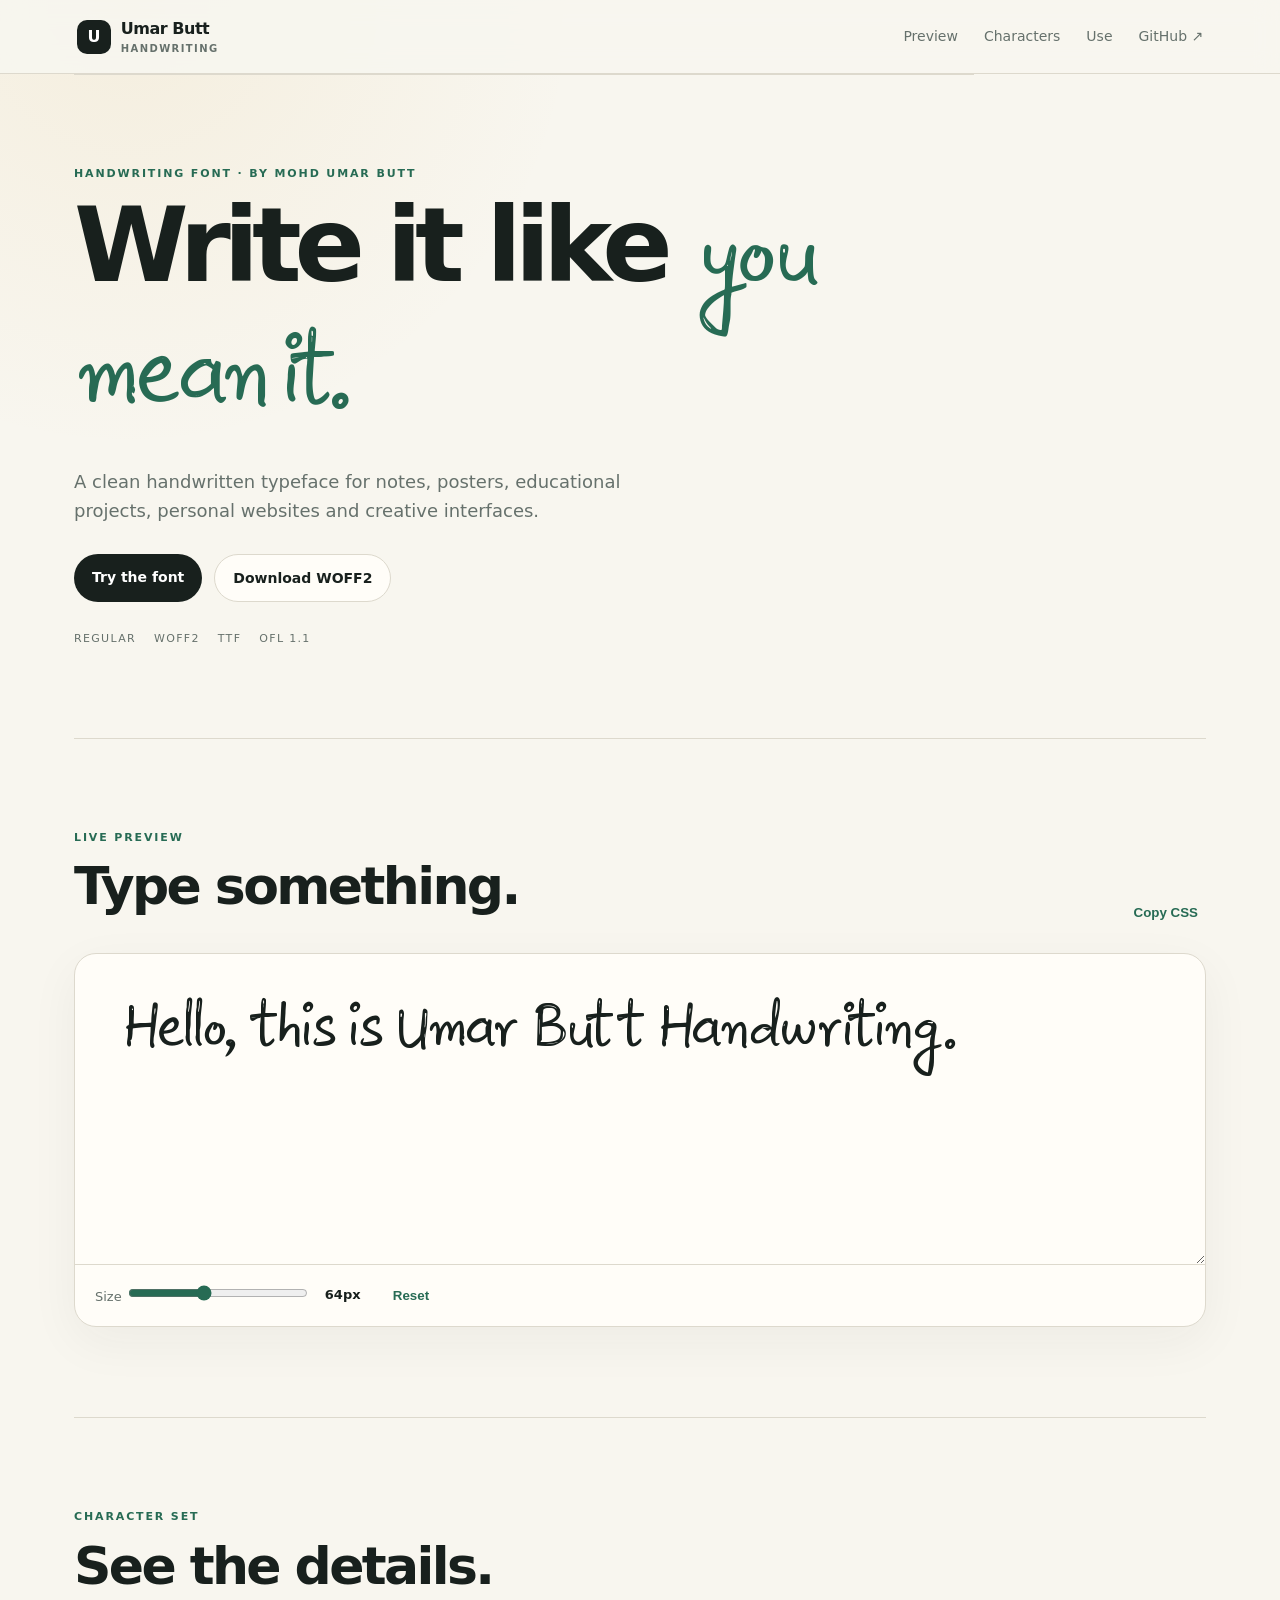
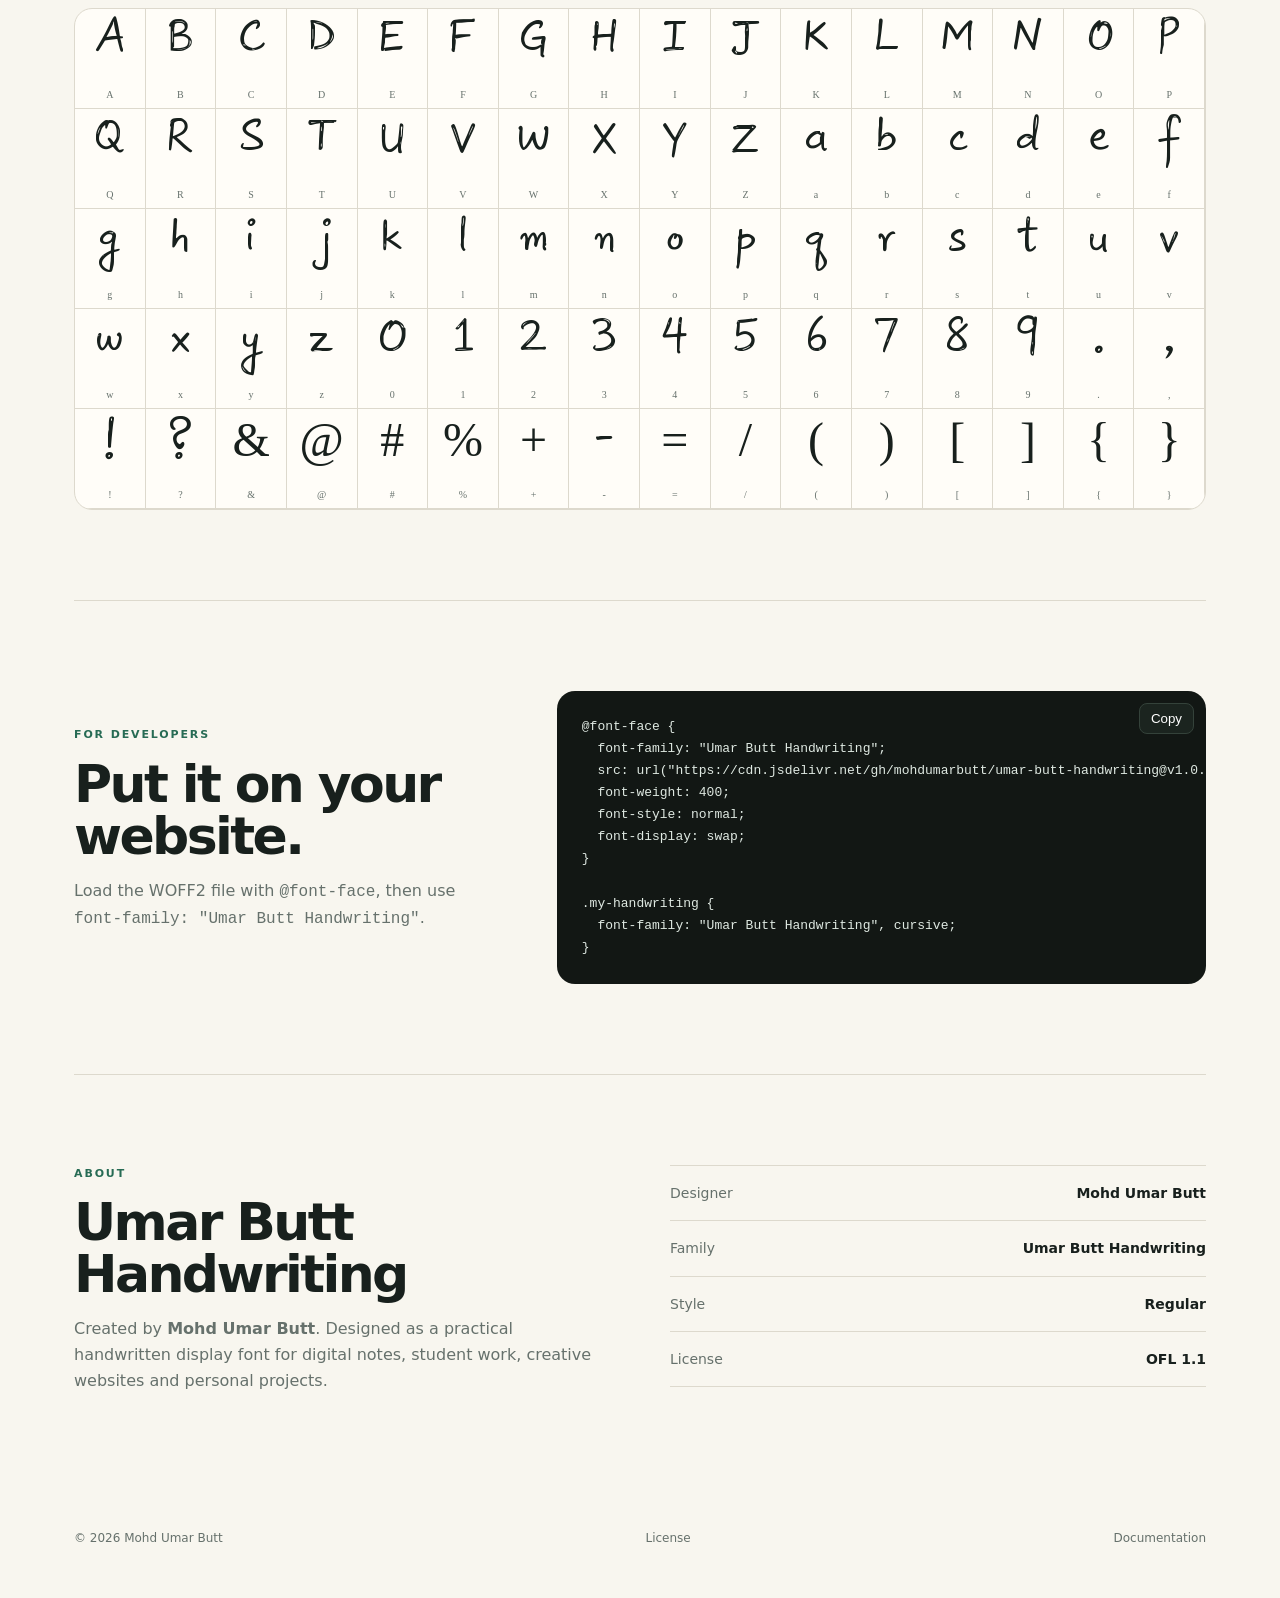
==== index.html @ 24a39551 "update" ====
<!DOCTYPE html>
<html lang="en">
<head>
  <meta charset="UTF-8" />
  <meta name="viewport" content="width=device-width, initial-scale=1.0" />
  <meta name="description" content="Umar Butt Handwriting — a handwritten font by Mohd Umar Butt. Preview, test, and use the font on your website." />
  <meta name="author" content="Mohd Umar Butt" />
  <title>Umar Butt Handwriting — Font Preview</title>
  <link rel="preconnect" href="https://cdn.jsdelivr.net" />
  <link rel="stylesheet" href="./css/style.css" />
</head>
<body>
  <header class="nav">
    <a class="brand" href="./">
      <span class="brand-mark">U</span>
      <span>Umar Butt <small>Handwriting</small></span>
    </a>
    <nav>
      <a href="#preview">Preview</a>
      <a href="#glyphs">Characters</a>
      <a href="#use">Use</a>
      <a href="https://github.com/" target="_blank" rel="noopener">GitHub ↗</a>
    </nav>
  </header>

  <main>
    <section class="hero">
      <div class="eyebrow">HANDWRITING FONT · BY MOHD UMAR BUTT</div>
      <h1>Write it like <span>you mean it.</span></h1>
      <p>A clean handwritten typeface for notes, posters, educational projects, personal websites and creative interfaces.</p>
      <div class="hero-actions">
        <a class="btn primary" href="#preview">Try the font</a>
        <a class="btn secondary" href="./fonts/UmarButtHandwriting-Regular.woff2" download>Download WOFF2</a>
      </div>
      <div class="mini-meta">
        <span>Regular</span><span>WOFF2</span><span>TTF</span><span>OFL 1.1</span>
      </div>
    </section>

    <section id="preview" class="preview-section">
      <div class="section-head">
        <div>
          <div class="eyebrow">LIVE PREVIEW</div>
          <h2>Type something.</h2>
        </div>
        <button id="copyCss" class="text-btn">Copy CSS</button>
      </div>

      <div class="preview-card">
        <textarea id="previewText" spellcheck="false">Hello, this is Umar Butt Handwriting.</textarea>
        <div class="controls">
          <label>Size <input id="size" type="range" min="24" max="120" value="64" /></label>
          <output id="sizeValue">64px</output>
          <button id="reset" class="text-btn">Reset</button>
        </div>
      </div>
    </section>

    <section id="glyphs" class="characters">
      <div class="eyebrow">CHARACTER SET</div>
      <h2>See the details.</h2>
      <div class="glyph-grid" id="glyphGrid"></div>
    </section>

    <section id="use" class="use-section">
      <div>
        <div class="eyebrow">FOR DEVELOPERS</div>
        <h2>Put it on your website.</h2>
        <p>Load the WOFF2 file with <code>@font-face</code>, then use <code>font-family: "Umar Butt Handwriting"</code>.</p>
      </div>
      <div class="code-card">
        <button id="copyCode" class="copy">Copy</button>
        <pre><code id="code"></code></pre>
      </div>
    </section>

    <section class="about">
      <div>
        <div class="eyebrow">ABOUT</div>
        <h2>Umar Butt Handwriting</h2>
        <p>Created by <strong>Mohd Umar Butt</strong>. Designed as a practical handwritten display font for digital notes, student work, creative websites and personal projects.</p>
      </div>
      <div class="facts">
        <div><span>Designer</span><strong>Mohd Umar Butt</strong></div>
        <div><span>Family</span><strong>Umar Butt Handwriting</strong></div>
        <div><span>Style</span><strong>Regular</strong></div>
        <div><span>License</span><strong>OFL 1.1</strong></div>
      </div>
    </section>
  </main>

  <footer>
    <span>© 2026 Mohd Umar Butt</span>
    <a href="./OFL-1.1-LICENSE.txt">License</a>
    <a href="./README.md">Documentation</a>
  </footer>

  <div id="toast" role="status" aria-live="polite"></div>
  <script src="./js/app.js"></script>
</body>
</html>
---- css/style.css ----
@font-face {
  font-family: "Umar Butt Handwriting";
  src: url("../fonts/UmarButtHandwriting-Regular.woff2") format("woff2");
  font-weight: 400;
  font-style: normal;
  font-display: swap;
}

:root {
  --ink: #18201d;
  --muted: #66716c;
  --paper: #f8f6ef;
  --card: #fffdf8;
  --line: #ddd9cd;
  --accent: #276b54;
  --accent-2: #d7a849;
}

* { box-sizing: border-box; }
html { scroll-behavior: smooth; }
body {
  margin: 0;
  color: var(--ink);
  background:
    radial-gradient(circle at 10% 0%, rgba(215,168,73,.10), transparent 28rem),
    var(--paper);
  font-family: Inter, ui-sans-serif, system-ui, -apple-system, sans-serif;
  line-height: 1.6;
}
a { color: inherit; text-decoration: none; }
.nav {
  height: 74px; padding: 0 6vw; display:flex; align-items:center;
  justify-content:space-between; border-bottom:1px solid var(--line);
  background: rgba(248,246,239,.88); backdrop-filter: blur(12px);
  position: sticky; top:0; z-index:10;
}
.brand { display:flex; gap:10px; align-items:center; font-weight:800; letter-spacing:-.03em; }
.brand small { display:block; color:var(--muted); font-size:10px; letter-spacing:.14em; text-transform:uppercase; }
.brand-mark { width:34px;height:34px;border-radius:10px;background:var(--ink);color:#fff;display:grid;place-items:center; }
nav { display:flex; gap:26px; color:var(--muted); font-size:14px; }
nav a:hover { color:var(--ink); }

main { max-width:1180px; margin:auto; padding:0 24px; }
.hero { min-height:650px; display:flex; flex-direction:column; justify-content:center; padding:90px 0; max-width:900px; }
.eyebrow { font-size:11px; font-weight:800; letter-spacing:.17em; color:var(--accent); margin-bottom:14px; }
h1 { font-size:clamp(48px, 9vw, 104px); line-height:.93; letter-spacing:-.07em; margin:0; max-width:850px; }
h1 span { color:var(--accent); font-family:"Umar Butt Handwriting", cursive; font-weight:400; letter-spacing:-.02em; }
h2 { font-size:clamp(30px,5vw,52px); line-height:1; letter-spacing:-.05em; margin:0 0 16px; }
.hero p { max-width:620px; font-size:18px; color:var(--muted); margin:28px 0; }
.hero-actions { display:flex; gap:12px; flex-wrap:wrap; }
.btn { padding:12px 18px; border-radius:999px; font-weight:700; font-size:14px; }
.primary { background:var(--ink); color:white; }
.secondary { border:1px solid var(--line); background:var(--card); }
.mini-meta { display:flex; gap:18px; margin-top:28px; color:var(--muted); font-size:11px; text-transform:uppercase; letter-spacing:.12em; }

section { padding:90px 0; border-top:1px solid var(--line); }
.section-head { display:flex; align-items:end; justify-content:space-between; gap:20px; margin-bottom:25px; }
.text-btn { border:0; background:none; color:var(--accent); font-weight:800; cursor:pointer; padding:8px; }

.preview-card { border:1px solid var(--line); background:var(--card); border-radius:22px; overflow:hidden; box-shadow:0 15px 50px rgba(32,35,30,.05); }
textarea {
  display:block; width:100%; min-height:310px; resize:vertical; border:0; outline:0;
  padding:48px; background:transparent; color:var(--ink);
  font-family:"Umar Butt Handwriting", cursive; font-size:64px; line-height:1.15;
}
.controls { border-top:1px solid var(--line); padding:15px 20px; display:flex; align-items:center; gap:15px; color:var(--muted); font-size:13px; }
.controls input { accent-color:var(--accent); width:180px; }
.controls output { min-width:45px; font-weight:700; color:var(--ink); }

.glyph-grid { display:grid; grid-template-columns:repeat(auto-fill,minmax(70px,1fr)); border:1px solid var(--line); border-radius:18px; overflow:hidden; background:var(--card); }
.glyph { min-height:100px; display:grid; place-items:center; border-right:1px solid var(--line); border-bottom:1px solid var(--line); font:48px "Umar Butt Handwriting", cursive; }
.glyph small { font:10px ui-sans-serif; color:var(--muted); align-self:end; margin-bottom:8px; }

.use-section { display:grid; grid-template-columns:.8fr 1.2fr; gap:50px; align-items:center; }
.use-section p { color:var(--muted); }
code { font-family:ui-monospace, SFMono-Regular, Menlo, monospace; }
.code-card { background:#121714; color:#dfe9e2; border-radius:18px; position:relative; overflow:auto; }
pre { margin:0; padding:25px; overflow:auto; font-size:13px; line-height:1.7; }
.copy { position:absolute; right:12px; top:12px; border:1px solid #34423a; background:#1b241f; color:#fff; border-radius:8px; padding:7px 11px; cursor:pointer; }

.about { display:grid; grid-template-columns:1fr 1fr; gap:60px; }
.about p { color:var(--muted); max-width:600px; }
.facts { border-top:1px solid var(--line); }
.facts div { display:flex; justify-content:space-between; gap:20px; padding:16px 0; border-bottom:1px solid var(--line); font-size:14px; }
.facts span { color:var(--muted); }

footer { max-width:1180px; margin:auto; padding:30px 24px 50px; display:flex; justify-content:space-between; gap:20px; color:var(--muted); font-size:12px; }
footer a:hover { color:var(--ink); }

#toast { position:fixed; left:50%; bottom:25px; transform:translate(-50%,20px); opacity:0; background:var(--ink); color:#fff; padding:10px 16px; border-radius:999px; font-size:13px; transition:.2s; pointer-events:none; }
#toast.show { opacity:1; transform:translate(-50%,0); }

@media (max-width: 760px) {
  nav a:nth-child(-n+3) { display:none; }
  .hero { min-height:580px; padding:70px 0; }
  textarea { padding:28px; min-height:260px; }
  .use-section, .about { grid-template-columns:1fr; }
  .mini-meta { flex-wrap:wrap; }
}
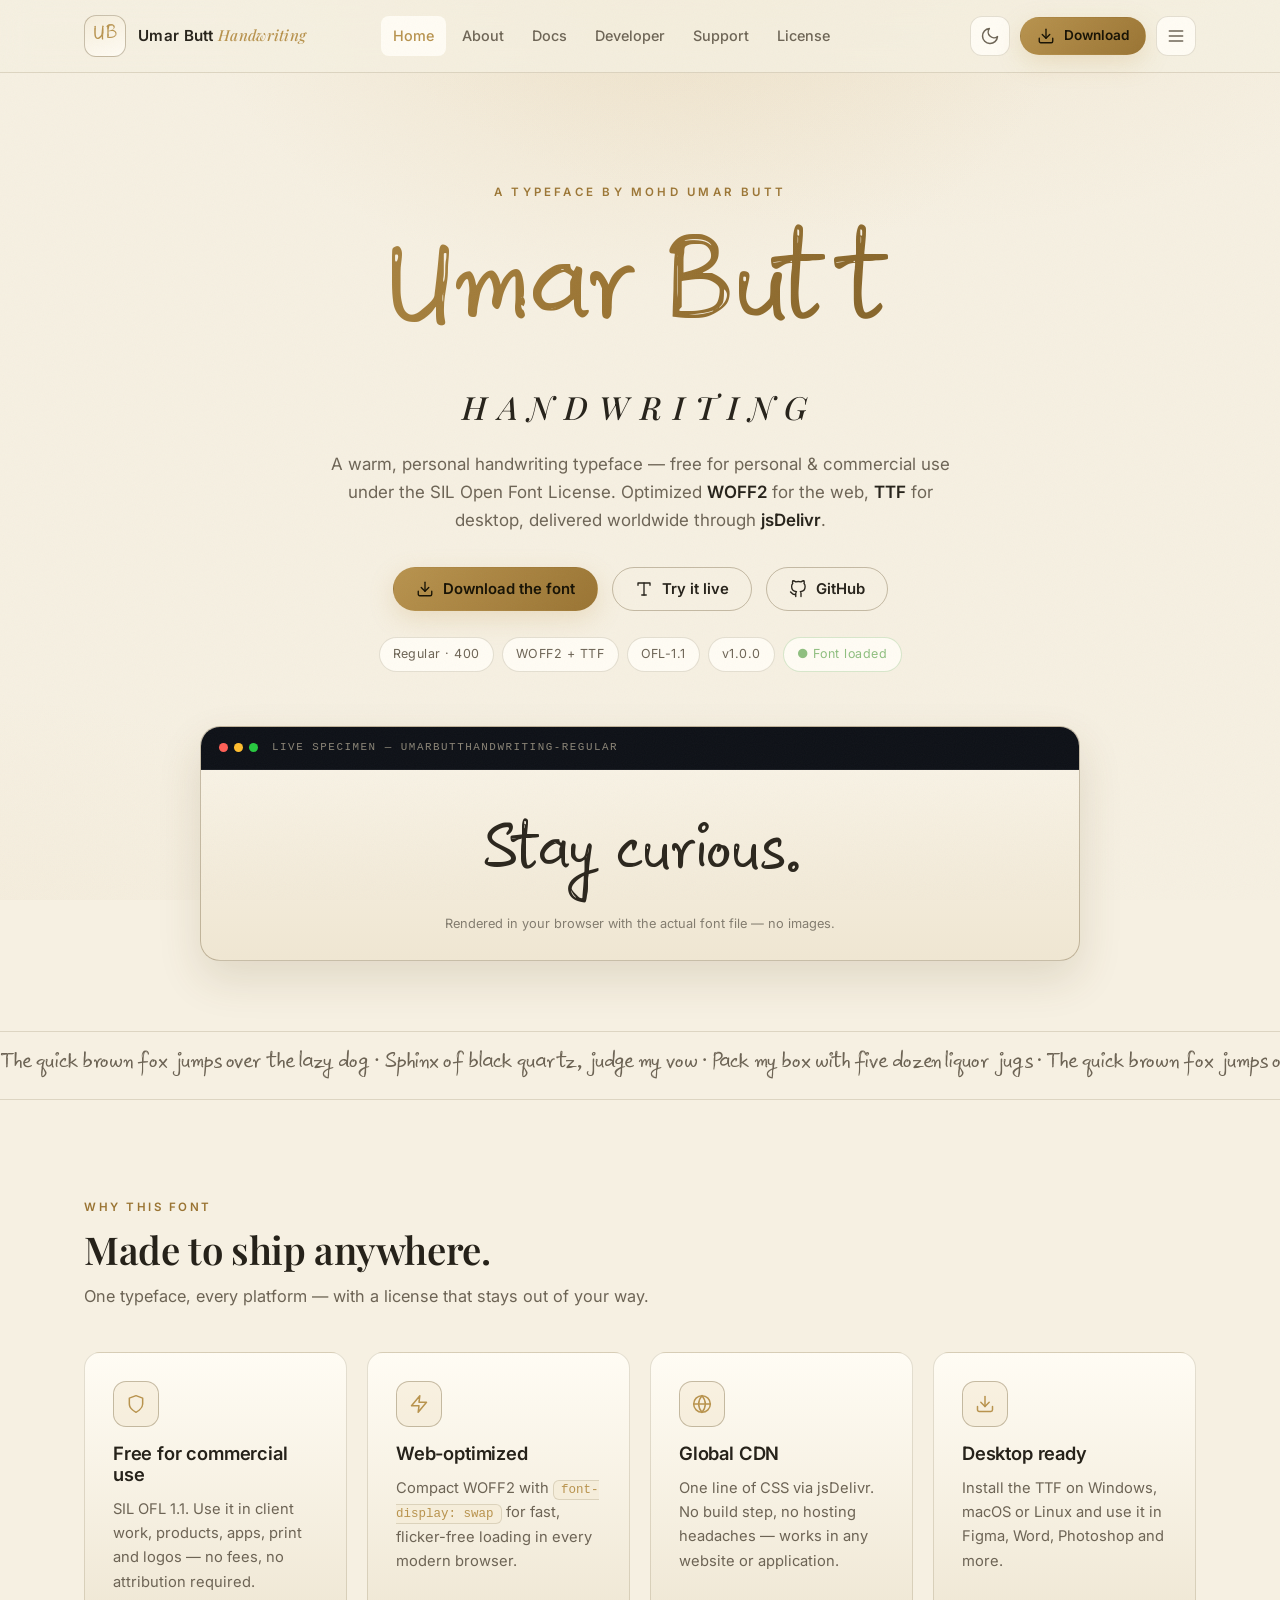
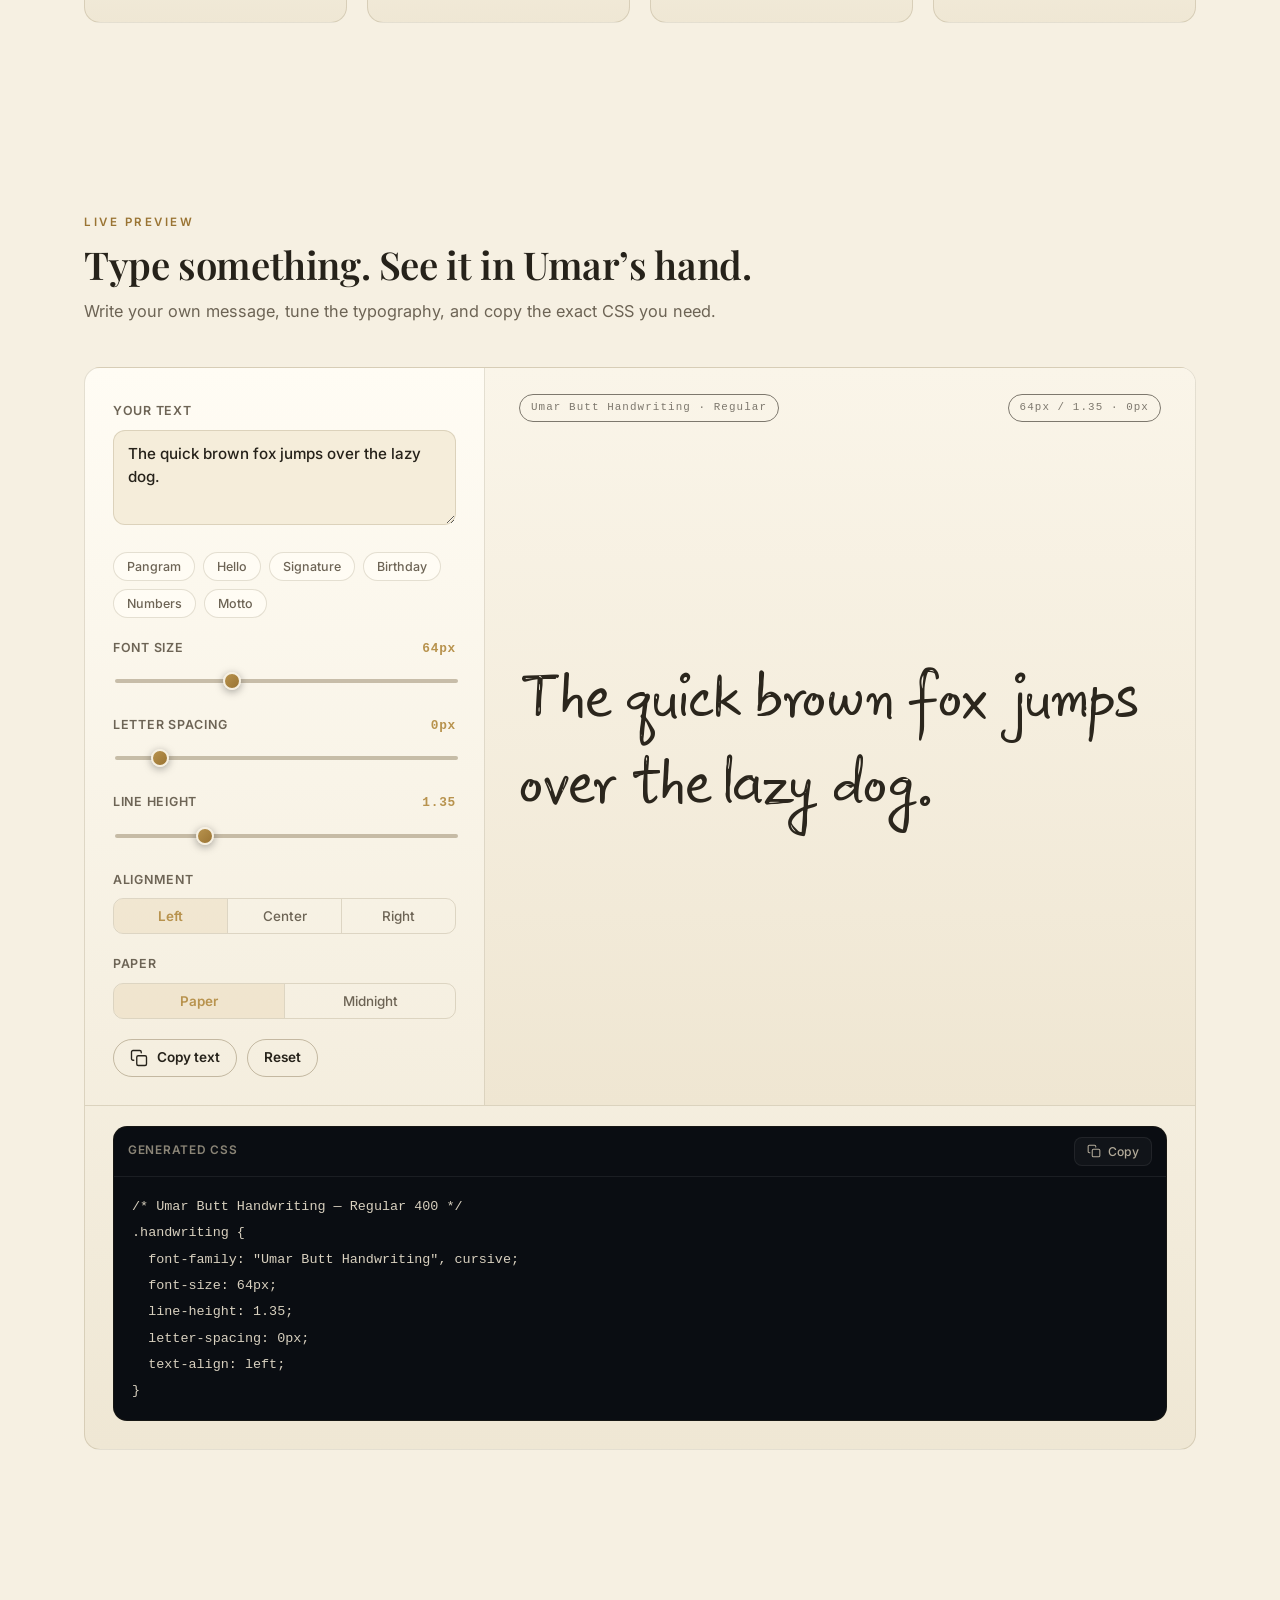
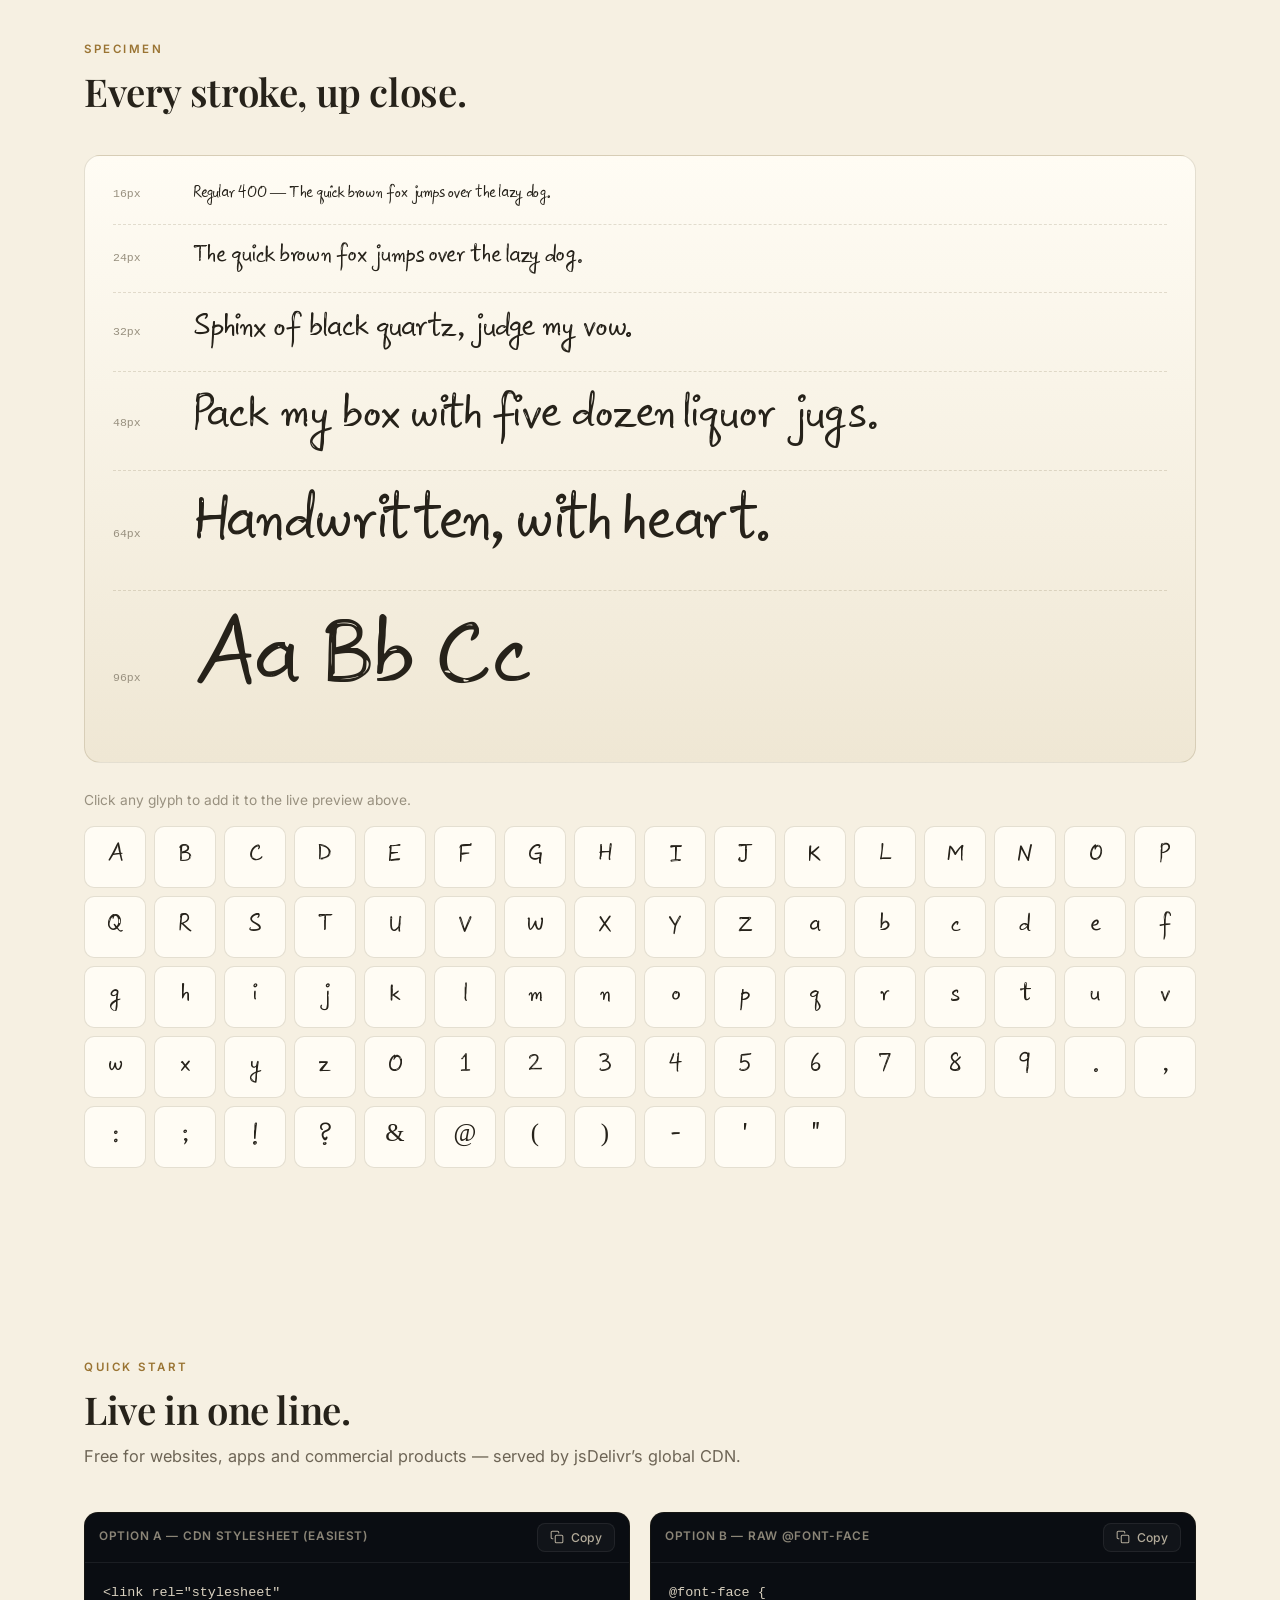
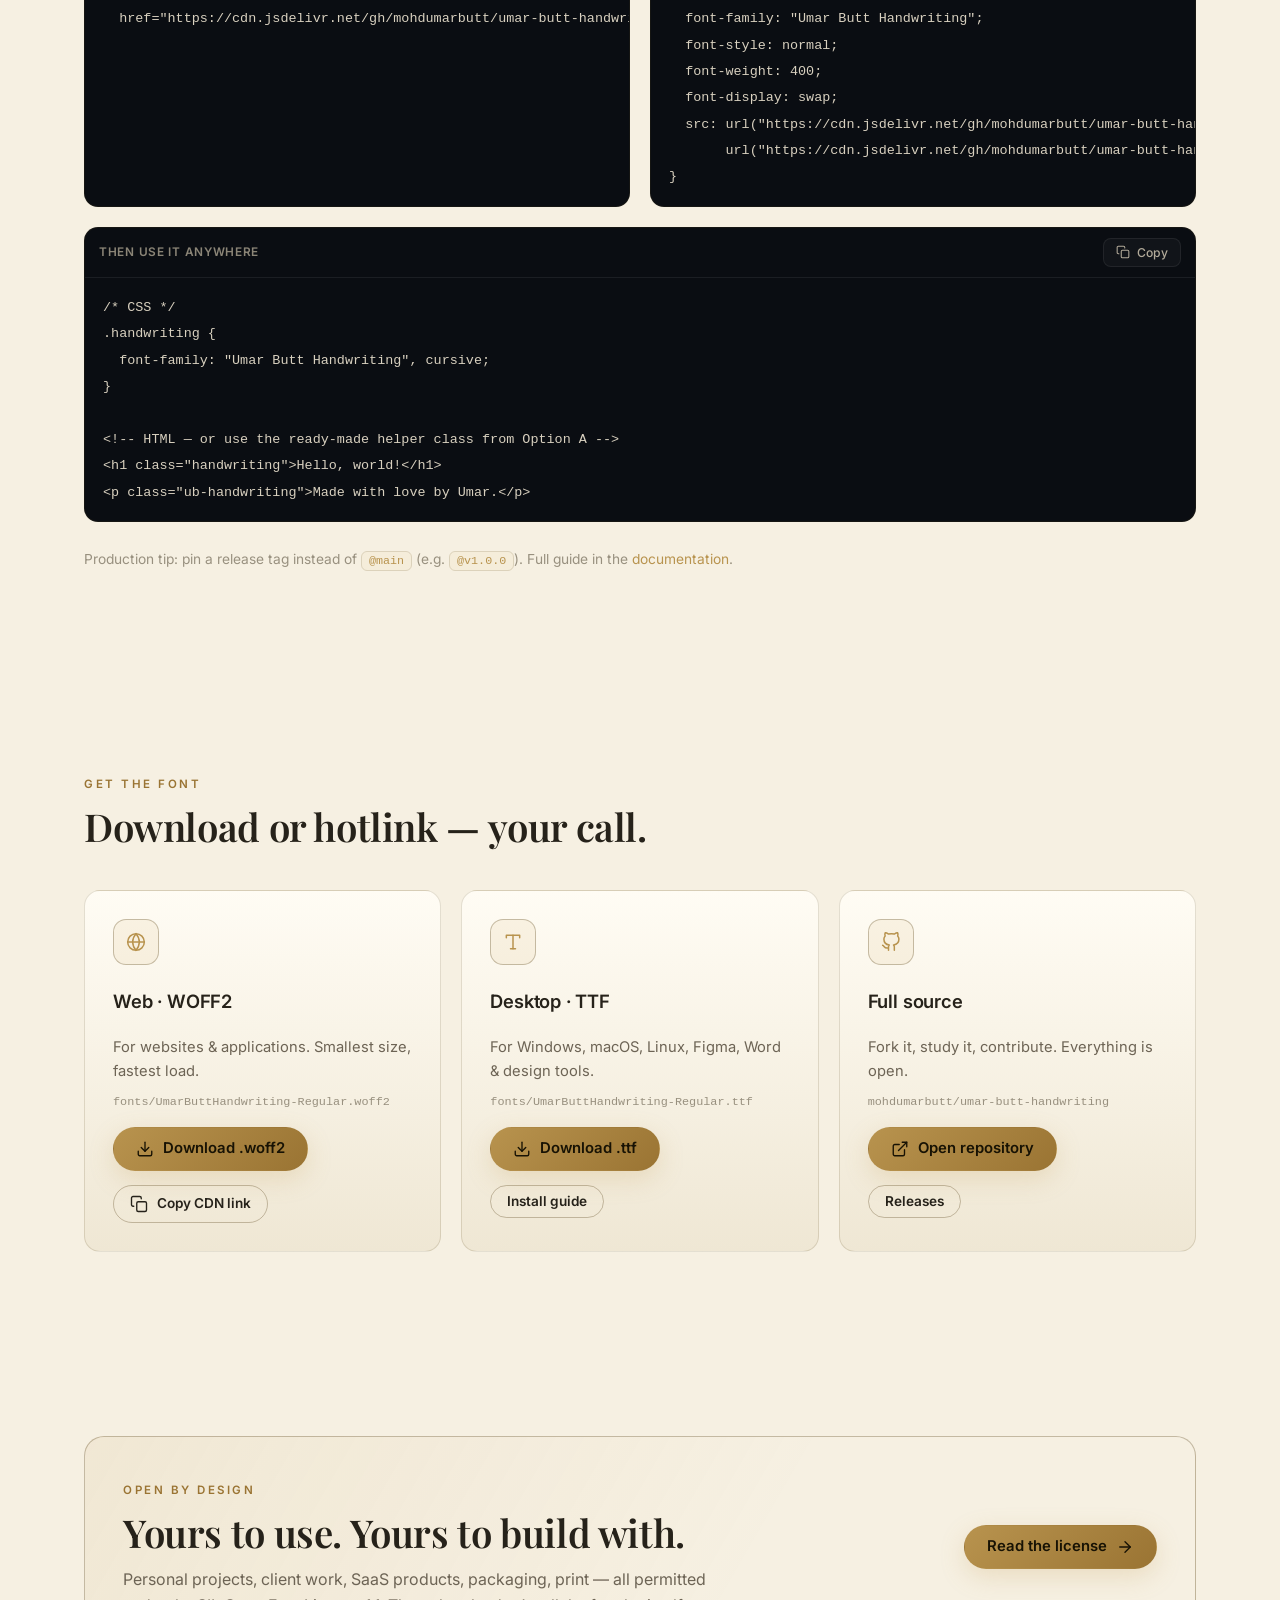
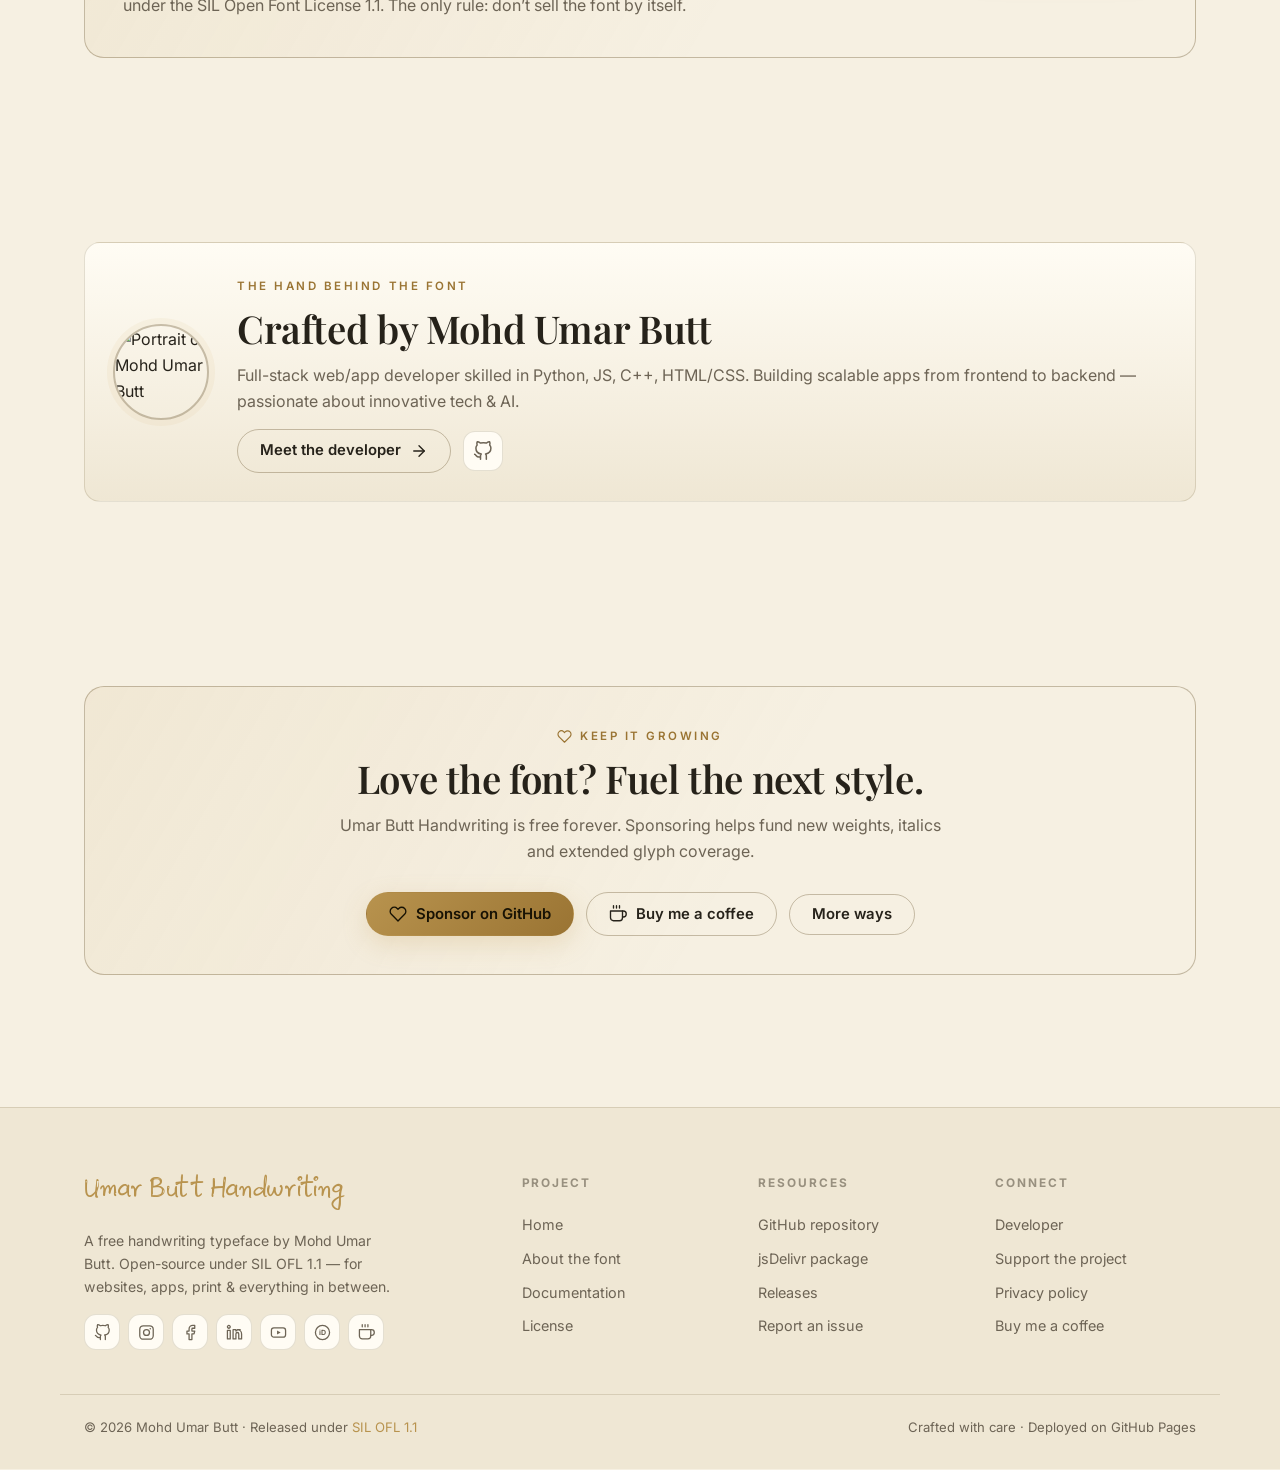
==== commit f2961217: "update" ====
--- a/index.html
+++ b/index.html
@@ -1,101 +1,454 @@
 <!DOCTYPE html>
-<html lang="en">
+<html lang="en" data-theme="ink">
 <head>
-  <meta charset="UTF-8" />
-  <meta name="viewport" content="width=device-width, initial-scale=1.0" />
-  <meta name="description" content="Umar Butt Handwriting — a handwritten font by Mohd Umar Butt. Preview, test, and use the font on your website." />
-  <meta name="author" content="Mohd Umar Butt" />
-  <title>Umar Butt Handwriting — Font Preview</title>
-  <link rel="preconnect" href="https://cdn.jsdelivr.net" />
-  <link rel="stylesheet" href="./css/style.css" />
+  <meta charset="UTF-8">
+  <meta name="viewport" content="width=device-width, initial-scale=1">
+  <title>Umar Butt Handwriting — Free Handwriting Font by Mohd Umar Butt (OFL-1.1)</title>
+  <meta name="description" content="Umar Butt Handwriting is a free, open-source handwriting font by Mohd Umar Butt. WOFF2 + TTF, SIL OFL-1.1 licensed, commercial-use ready, delivered via jsDelivr CDN. Try the live preview.">
+  <meta name="keywords" content="Umar Butt Handwriting, handwriting font, free font, OFL font, open source font, web font, woff2, ttf, jsDelivr font CDN, Mohd Umar Butt, UmarButtHandwriting-Regular">
+  <meta name="author" content="Mohd Umar Butt">
+  <meta name="theme-color" content="#0b0d12">
+  <link rel="canonical" href="https://mohdumarbutt.github.io/umar-butt-handwriting/">
+  <meta property="og:type" content="website">
+  <meta property="og:title" content="Umar Butt Handwriting — Free Open-Source Handwriting Font">
+  <meta property="og:description" content="A warm, personal handwriting typeface. Free for commercial use (OFL-1.1). WOFF2 + TTF + jsDelivr CDN.">
+  <meta property="og:url" content="https://mohdumarbutt.github.io/umar-butt-handwriting/">
+  <meta property="og:image" content="https://raw.githubusercontent.com/mohdumarbutt/mohdumarbutt/main/banner.png">
+  <meta name="twitter:card" content="summary_large_image">
+  <link rel="icon" href="data:image/svg+xml,%3Csvg xmlns='http://www.w3.org/2000/svg' viewBox='0 0 64 64'%3E%3Crect width='64' height='64' rx='14' fill='%230b0d12'/%3E%3Ctext x='32' y='45' font-family='Georgia,serif' font-style='italic' font-size='38' fill='%23c9a25e' text-anchor='middle'%3EU%3C/text%3E%3C/svg%3E">
+  <script>(function(){try{var t=localStorage.getItem("ubh-theme");if(!t){t=window.matchMedia&&matchMedia("(prefers-color-scheme: light)").matches?"paper":"ink"}document.documentElement.setAttribute("data-theme",t)}catch(e){}})();</script>
+  <link rel="preconnect" href="https://fonts.googleapis.com">
+  <link rel="preconnect" href="https://fonts.gstatic.com" crossorigin>
+  <link href="https://fonts.googleapis.com/css2?family=Inter:wght@400;500;600;700&family=Playfair+Display:ital,wght@0,500;0,600;0,700;1,500&display=swap" rel="stylesheet">
+  <link rel="preload" href="fonts/UmarButtHandwriting-Regular.woff2" as="font" type="font/woff2" crossorigin>
+  <link rel="stylesheet" href="css/style.css">
+  <script type="application/ld+json">
+  {
+    "@context": "https://schema.org",
+    "@type": "CreativeWork",
+    "name": "Umar Butt Handwriting",
+    "alternateName": "UmarButtHandwriting-Regular",
+    "version": "1.0.0",
+    "author": {
+      "@type": "Person",
+      "name": "Mohd Umar Butt",
+      "url": "https://github.com/mohdumarbutt",
+      "sameAs": [
+        "https://www.instagram.com/theumar_3x",
+        "https://www.facebook.com/MohdUmarButtOfficial",
+        "https://www.linkedin.com/in/mohdumarbutt",
+        "https://www.youtube.com/@mohdumarbutt_official",
+        "https://orcid.org/0009-0005-4495-314X"
+      ]
+    },
+    "license": "https://opensource.org/licenses/OFL-1.1",
+    "url": "https://mohdumarbutt.github.io/umar-butt-handwriting/",
+    "downloadUrl": "https://cdn.jsdelivr.net/gh/mohdumarbutt/umar-butt-handwriting@main/fonts/UmarButtHandwriting-Regular.ttf",
+    "isAccessibleForFree": true,
+    "keywords": "handwriting font, free font, OFL-1.1, web font, woff2, ttf"
+  }
+  </script>
 </head>
-<body>
-  <header class="nav">
-    <a class="brand" href="./">
-      <span class="brand-mark">U</span>
-      <span>Umar Butt <small>Handwriting</small></span>
-    </a>
-    <nav>
-      <a href="#preview">Preview</a>
-      <a href="#glyphs">Characters</a>
-      <a href="#use">Use</a>
-      <a href="https://github.com/" target="_blank" rel="noopener">GitHub ↗</a>
-    </nav>
+<body data-page="index">
+
+  <header class="site-header">
+    <div class="container header-inner">
+      <a class="brand" href="index.html" aria-label="Umar Butt Handwriting — home">
+        <span class="brand-mark hand" aria-hidden="true">UB</span>
+        <span class="brand-name">Umar Butt <em>Handwriting</em></span>
+      </a>
+      <nav class="site-nav" id="site-nav" aria-label="Primary">
+        <a href="index.html" class="active" aria-current="page">Home</a>
+        <a href="about.html">About</a>
+        <a href="docs.html">Docs</a>
+        <a href="developer.html">Developer</a>
+        <a href="support.html">Support</a>
+        <a href="license.html">License</a>
+      </nav>
+      <div class="header-actions">
+        <button class="icon-btn" id="theme-toggle" type="button" aria-label="Toggle color theme" aria-pressed="false">
+          <svg class="icon" aria-hidden="true"><use id="theme-icon-use" href="#i-sun"/></svg>
+        </button>
+        <a class="btn btn-primary btn-sm header-download" href="fonts/UmarButtHandwriting-Regular.ttf" download>
+          <svg class="icon" aria-hidden="true"><use href="#i-download"/></svg><span>Download</span>
+        </a>
+        <button class="icon-btn nav-toggle" id="nav-toggle" type="button" aria-label="Open menu" aria-expanded="false" aria-controls="site-nav">
+          <svg class="icon" aria-hidden="true"><use href="#i-menu"/></svg>
+        </button>
+      </div>
+    </div>
   </header>
 
   <main>
+
+    <!-- ============ HERO ============ -->
     <section class="hero">
-      <div class="eyebrow">HANDWRITING FONT · BY MOHD UMAR BUTT</div>
-      <h1>Write it like <span>you mean it.</span></h1>
-      <p>A clean handwritten typeface for notes, posters, educational projects, personal websites and creative interfaces.</p>
-      <div class="hero-actions">
-        <a class="btn primary" href="#preview">Try the font</a>
-        <a class="btn secondary" href="./fonts/UmarButtHandwriting-Regular.woff2" download>Download WOFF2</a>
-      </div>
-      <div class="mini-meta">
-        <span>Regular</span><span>WOFF2</span><span>TTF</span><span>OFL 1.1</span>
-      </div>
-    </section>
-
-    <section id="preview" class="preview-section">
-      <div class="section-head">
-        <div>
-          <div class="eyebrow">LIVE PREVIEW</div>
-          <h2>Type something.</h2>
-        </div>
-        <button id="copyCss" class="text-btn">Copy CSS</button>
-      </div>
-
-      <div class="preview-card">
-        <textarea id="previewText" spellcheck="false">Hello, this is Umar Butt Handwriting.</textarea>
-        <div class="controls">
-          <label>Size <input id="size" type="range" min="24" max="120" value="64" /></label>
-          <output id="sizeValue">64px</output>
-          <button id="reset" class="text-btn">Reset</button>
-        </div>
-      </div>
-    </section>
-
-    <section id="glyphs" class="characters">
-      <div class="eyebrow">CHARACTER SET</div>
-      <h2>See the details.</h2>
-      <div class="glyph-grid" id="glyphGrid"></div>
-    </section>
-
-    <section id="use" class="use-section">
-      <div>
-        <div class="eyebrow">FOR DEVELOPERS</div>
-        <h2>Put it on your website.</h2>
-        <p>Load the WOFF2 file with <code>@font-face</code>, then use <code>font-family: "Umar Butt Handwriting"</code>.</p>
-      </div>
-      <div class="code-card">
-        <button id="copyCode" class="copy">Copy</button>
-        <pre><code id="code"></code></pre>
-      </div>
-    </section>
-
-    <section class="about">
-      <div>
-        <div class="eyebrow">ABOUT</div>
-        <h2>Umar Butt Handwriting</h2>
-        <p>Created by <strong>Mohd Umar Butt</strong>. Designed as a practical handwritten display font for digital notes, student work, creative websites and personal projects.</p>
-      </div>
-      <div class="facts">
-        <div><span>Designer</span><strong>Mohd Umar Butt</strong></div>
-        <div><span>Family</span><strong>Umar Butt Handwriting</strong></div>
-        <div><span>Style</span><strong>Regular</strong></div>
-        <div><span>License</span><strong>OFL 1.1</strong></div>
-      </div>
-    </section>
+      <div class="container">
+        <p class="hero-kicker reveal">A typeface by Mohd Umar Butt</p>
+        <h1 class="hero-title reveal">
+          <span class="hero-script hand">Umar Butt</span>
+          <span class="hero-word">Handwriting</span>
+        </h1>
+        <p class="hero-lede reveal">
+          A warm, personal handwriting typeface — free for personal &amp; commercial use under the
+          SIL Open Font License. Optimized <strong>WOFF2</strong> for the web, <strong>TTF</strong> for desktop,
+          delivered worldwide through <strong>jsDelivr</strong>.
+        </p>
+        <div class="hero-cta reveal">
+          <a class="btn btn-primary" href="fonts/UmarButtHandwriting-Regular.ttf" download>
+            <svg class="icon" aria-hidden="true"><use href="#i-download"/></svg> Download the font
+          </a>
+          <a class="btn btn-ghost" href="#tester">
+            <svg class="icon" aria-hidden="true"><use href="#i-type"/></svg> Try it live
+          </a>
+          <a class="btn btn-ghost" href="https://github.com/mohdumarbutt/umar-butt-handwriting" target="_blank" rel="noopener">
+            <svg class="icon" aria-hidden="true"><use href="#i-github"/></svg> GitHub
+          </a>
+        </div>
+        <div class="hero-meta reveal">
+          <span class="chip">Regular · 400</span>
+          <span class="chip">WOFF2 + TTF</span>
+          <span class="chip">OFL-1.1</span>
+          <span class="chip">v1.0.0</span>
+          <span class="chip status" id="font-status">● Loading font…</span>
+        </div>
+
+        <div class="hero-stage stage-paper reveal">
+          <div class="stage-slate">
+            <span class="slate-dots" aria-hidden="true"><span></span><span></span><span></span></span>
+            <span class="slate-title mono">LIVE SPECIMEN — UMARBUTTHANDWRITING-REGULAR</span>
+          </div>
+          <p class="hero-phrase hand" id="hero-rotator">Hello, world.</p>
+          <p class="stage-caption">Rendered in your browser with the actual font file — no images.</p>
+        </div>
+      </div>
+    </section>
+
+    <!-- ============ MARQUEE ============ -->
+    <div class="marquee" aria-hidden="true">
+      <div class="marquee-track hand">
+        <span>The quick brown fox jumps over the lazy dog · Sphinx of black quartz, judge my vow · Pack my box with five dozen liquor jugs ·&nbsp;</span>
+        <span>The quick brown fox jumps over the lazy dog · Sphinx of black quartz, judge my vow · Pack my box with five dozen liquor jugs ·&nbsp;</span>
+      </div>
+    </div>
+
+    <!-- ============ FEATURES ============ -->
+    <section class="section">
+      <div class="container">
+        <div class="section-head reveal">
+          <p class="eyebrow">Why this font</p>
+          <h2>Made to ship anywhere.</h2>
+          <p class="section-sub">One typeface, every platform — with a license that stays out of your way.</p>
+        </div>
+        <div class="grid-4">
+          <article class="card feature reveal">
+            <span class="feature-icon"><svg class="icon" aria-hidden="true"><use href="#i-shield"/></svg></span>
+            <h3>Free for commercial use</h3>
+            <p>SIL OFL 1.1. Use it in client work, products, apps, print and logos — no fees, no attribution required.</p>
+          </article>
+          <article class="card feature reveal">
+            <span class="feature-icon"><svg class="icon" aria-hidden="true"><use href="#i-zap"/></svg></span>
+            <h3>Web-optimized</h3>
+            <p>Compact WOFF2 with <code class="inline-code">font-display: swap</code> for fast, flicker-free loading in every modern browser.</p>
+          </article>
+          <article class="card feature reveal">
+            <span class="feature-icon"><svg class="icon" aria-hidden="true"><use href="#i-globe"/></svg></span>
+            <h3>Global CDN</h3>
+            <p>One line of CSS via jsDelivr. No build step, no hosting headaches — works in any website or application.</p>
+          </article>
+          <article class="card feature reveal">
+            <span class="feature-icon"><svg class="icon" aria-hidden="true"><use href="#i-download"/></svg></span>
+            <h3>Desktop ready</h3>
+            <p>Install the TTF on Windows, macOS or Linux and use it in Figma, Word, Photoshop and more.</p>
+          </article>
+        </div>
+      </div>
+    </section>
+
+    <!-- ============ LIVE TESTER ============ -->
+    <section class="section" id="tester">
+      <div class="container">
+        <div class="section-head reveal">
+          <p class="eyebrow">Live preview</p>
+          <h2>Type something. See it in Umar’s hand.</h2>
+          <p class="section-sub">Write your own message, tune the typography, and copy the exact CSS you need.</p>
+        </div>
+
+        <div class="tester card reveal">
+          <div class="tester-controls">
+            <div class="field">
+              <label for="tt-text">Your text</label>
+              <textarea id="tt-text" rows="3" spellcheck="false">The quick brown fox jumps over the lazy dog.</textarea>
+            </div>
+            <div class="chips" role="group" aria-label="Sample texts">
+              <button class="chip-btn" type="button" data-sample="The quick brown fox jumps over the lazy dog.">Pangram</button>
+              <button class="chip-btn" type="button" data-sample="Hello, world!">Hello</button>
+              <button class="chip-btn" type="button" data-sample="Made with love by Umar.">Signature</button>
+              <button class="chip-btn" type="button" data-sample="Happy Birthday to you!">Birthday</button>
+              <button class="chip-btn" type="button" data-sample="0123456789">Numbers</button>
+              <button class="chip-btn" type="button" data-sample="Dream big. Start small. Ship fast.">Motto</button>
+            </div>
+            <div class="control">
+              <div class="control-top"><label for="tt-size">Font size</label><output id="tt-size-val">64px</output></div>
+              <input type="range" id="tt-size" min="16" max="160" step="1" value="64">
+            </div>
+            <div class="control">
+              <div class="control-top"><label for="tt-spacing">Letter spacing</label><output id="tt-spacing-val">0px</output></div>
+              <input type="range" id="tt-spacing" min="-2" max="16" step="0.5" value="0">
+            </div>
+            <div class="control">
+              <div class="control-top"><label for="tt-leading">Line height</label><output id="tt-leading-val">1.35</output></div>
+              <input type="range" id="tt-leading" min="1" max="2.4" step="0.05" value="1.35">
+            </div>
+            <div class="control">
+              <div class="control-top"><span>Alignment</span></div>
+              <div class="seg" id="tt-align" role="group" aria-label="Text alignment">
+                <button type="button" data-align="left" class="active" aria-pressed="true">Left</button>
+                <button type="button" data-align="center" aria-pressed="false">Center</button>
+                <button type="button" data-align="right" aria-pressed="false">Right</button>
+              </div>
+            </div>
+            <div class="control">
+              <div class="control-top"><span>Paper</span></div>
+              <div class="seg" id="tt-stage-seg" role="group" aria-label="Preview background">
+                <button type="button" data-stage="paper" class="active" aria-pressed="true">Paper</button>
+                <button type="button" data-stage="ink" aria-pressed="false">Midnight</button>
+              </div>
+            </div>
+            <div class="tester-actions">
+              <button class="btn btn-ghost btn-sm" type="button" id="tt-copy-text">
+                <svg class="icon" aria-hidden="true"><use href="#i-copy"/></svg> Copy text
+              </button>
+              <button class="btn btn-ghost btn-sm" type="button" id="tt-reset">Reset</button>
+            </div>
+          </div>
+
+          <div class="tester-stage stage-paper" id="tt-stage">
+            <div class="stage-toolbar">
+              <span class="stage-chip mono">Umar Butt Handwriting · Regular</span>
+              <span class="stage-chip mono" id="tt-readout">64px / 1.35 · 0px</span>
+            </div>
+            <div class="tt-preview hand" id="tt-preview" aria-live="polite">The quick brown fox jumps over the lazy dog.</div>
+          </div>
+
+          <div class="tester-css">
+            <div class="code">
+              <div class="code-head">
+                <span class="code-title">Generated CSS</span>
+                <button class="copy-btn" type="button" data-copy="#tt-css">
+                  <svg class="icon" aria-hidden="true"><use href="#i-copy"/></svg><span>Copy</span>
+                </button>
+              </div>
+              <pre><code id="tt-css"></code></pre>
+            </div>
+          </div>
+        </div>
+      </div>
+    </section>
+
+    <!-- ============ SPECIMEN ============ -->
+    <section class="section">
+      <div class="container">
+        <div class="section-head reveal">
+          <p class="eyebrow">Specimen</p>
+          <h2>Every stroke, up close.</h2>
+        </div>
+        <div class="waterfall card reveal">
+          <div class="wf-row"><span class="wf-size mono">16px</span><span class="wf-text hand" style="font-size:16px">Regular 400 — The quick brown fox jumps over the lazy dog.</span></div>
+          <div class="wf-row"><span class="wf-size mono">24px</span><span class="wf-text hand" style="font-size:24px">The quick brown fox jumps over the lazy dog.</span></div>
+          <div class="wf-row"><span class="wf-size mono">32px</span><span class="wf-text hand" style="font-size:clamp(22px,4vw,32px)">Sphinx of black quartz, judge my vow.</span></div>
+          <div class="wf-row"><span class="wf-size mono">48px</span><span class="wf-text hand" style="font-size:clamp(28px,5.5vw,48px)">Pack my box with five dozen liquor jugs.</span></div>
+          <div class="wf-row"><span class="wf-size mono">64px</span><span class="wf-text hand" style="font-size:clamp(34px,7vw,64px)">Handwritten, with heart.</span></div>
+          <div class="wf-row"><span class="wf-size mono">96px</span><span class="wf-text hand" style="font-size:clamp(48px,10vw,96px)">Aa Bb Cc</span></div>
+        </div>
+        <p class="hint reveal">Click any glyph to add it to the live preview above.</p>
+        <div class="glyphs reveal" id="glyph-grid" aria-label="Character map"></div>
+      </div>
+    </section>
+
+    <!-- ============ CDN QUICK START ============ -->
+    <section class="section" id="cdn">
+      <div class="container">
+        <div class="section-head reveal">
+          <p class="eyebrow">Quick start</p>
+          <h2>Live in one line.</h2>
+          <p class="section-sub">Free for websites, apps and commercial products — served by jsDelivr’s global CDN.</p>
+        </div>
+        <div class="grid-2">
+          <div class="code reveal">
+            <div class="code-head">
+              <span class="code-title">Option A — CDN stylesheet (easiest)</span>
+              <button class="copy-btn" type="button" data-copy="#cdn-link-code"><svg class="icon" aria-hidden="true"><use href="#i-copy"/></svg><span>Copy</span></button>
+            </div>
+            <pre><code id="cdn-link-code">&lt;link rel="stylesheet"
+  href="https://cdn.jsdelivr.net/gh/mohdumarbutt/umar-butt-handwriting@main/css/umar-butt-handwriting.css"&gt;</code></pre>
+          </div>
+          <div class="code reveal">
+            <div class="code-head">
+              <span class="code-title">Option B — raw @font-face</span>
+              <button class="copy-btn" type="button" data-copy="#cdn-face-code"><svg class="icon" aria-hidden="true"><use href="#i-copy"/></svg><span>Copy</span></button>
+            </div>
+            <pre><code id="cdn-face-code">@font-face {
+  font-family: "Umar Butt Handwriting";
+  font-style: normal;
+  font-weight: 400;
+  font-display: swap;
+  src: url("https://cdn.jsdelivr.net/gh/mohdumarbutt/umar-butt-handwriting@main/fonts/UmarButtHandwriting-Regular.woff2") format("woff2"),
+       url("https://cdn.jsdelivr.net/gh/mohdumarbutt/umar-butt-handwriting@main/fonts/UmarButtHandwriting-Regular.ttf") format("truetype");
+}</code></pre>
+          </div>
+        </div>
+        <div class="code reveal" style="margin-top:20px">
+          <div class="code-head">
+            <span class="code-title">Then use it anywhere</span>
+            <button class="copy-btn" type="button" data-copy="#cdn-use-code"><svg class="icon" aria-hidden="true"><use href="#i-copy"/></svg><span>Copy</span></button>
+          </div>
+          <pre><code id="cdn-use-code">/* CSS */
+.handwriting {
+  font-family: "Umar Butt Handwriting", cursive;
+}
+
+&lt;!-- HTML — or use the ready-made helper class from Option A --&gt;
+&lt;h1 class="handwriting"&gt;Hello, world!&lt;/h1&gt;
+&lt;p class="ub-handwriting"&gt;Made with love by Umar.&lt;/p&gt;</code></pre>
+        </div>
+        <p class="hint reveal">Production tip: pin a release tag instead of <code class="inline-code">@main</code> (e.g. <code class="inline-code">@v1.0.0</code>). Full guide in the <a href="docs.html">documentation</a>.</p>
+      </div>
+    </section>
+
+    <!-- ============ DOWNLOADS ============ -->
+    <section class="section">
+      <div class="container">
+        <div class="section-head reveal">
+          <p class="eyebrow">Get the font</p>
+          <h2>Download or hotlink — your call.</h2>
+        </div>
+        <div class="grid-3">
+          <article class="card download-card reveal">
+            <span class="feature-icon"><svg class="icon" aria-hidden="true"><use href="#i-globe"/></svg></span>
+            <h3>Web · WOFF2</h3>
+            <p>For websites &amp; applications. Smallest size, fastest load.</p>
+            <p class="file-meta mono">fonts/UmarButtHandwriting-Regular.woff2</p>
+            <a class="btn btn-primary" href="fonts/UmarButtHandwriting-Regular.woff2" download><svg class="icon" aria-hidden="true"><use href="#i-download"/></svg> Download .woff2</a>
+            <button class="btn btn-ghost btn-sm" type="button" data-copy-text="https://cdn.jsdelivr.net/gh/mohdumarbutt/umar-butt-handwriting@main/fonts/UmarButtHandwriting-Regular.woff2"><svg class="icon" aria-hidden="true"><use href="#i-copy"/></svg><span>Copy CDN link</span></button>
+          </article>
+          <article class="card download-card reveal">
+            <span class="feature-icon"><svg class="icon" aria-hidden="true"><use href="#i-type"/></svg></span>
+            <h3>Desktop · TTF</h3>
+            <p>For Windows, macOS, Linux, Figma, Word &amp; design tools.</p>
+            <p class="file-meta mono">fonts/UmarButtHandwriting-Regular.ttf</p>
+            <a class="btn btn-primary" href="fonts/UmarButtHandwriting-Regular.ttf" download><svg class="icon" aria-hidden="true"><use href="#i-download"/></svg> Download .ttf</a>
+            <a class="btn btn-ghost btn-sm" href="docs.html#desktop">Install guide</a>
+          </article>
+          <article class="card download-card reveal">
+            <span class="feature-icon"><svg class="icon" aria-hidden="true"><use href="#i-github"/></svg></span>
+            <h3>Full source</h3>
+            <p>Fork it, study it, contribute. Everything is open.</p>
+            <p class="file-meta mono">mohdumarbutt/umar-butt-handwriting</p>
+            <a class="btn btn-primary" href="https://github.com/mohdumarbutt/umar-butt-handwriting" target="_blank" rel="noopener"><svg class="icon" aria-hidden="true"><use href="#i-external"/></svg> Open repository</a>
+            <a class="btn btn-ghost btn-sm" href="https://github.com/mohdumarbutt/umar-butt-handwriting/releases" target="_blank" rel="noopener">Releases</a>
+          </article>
+        </div>
+      </div>
+    </section>
+
+    <!-- ============ LICENSE BAND ============ -->
+    <section class="section">
+      <div class="container">
+        <div class="band reveal">
+          <div>
+            <p class="eyebrow">Open by design</p>
+            <h2>Yours to use. Yours to build with.</h2>
+            <p class="muted">Personal projects, client work, SaaS products, packaging, print — all permitted under the SIL Open Font License 1.1. The only rule: don’t sell the font by itself.</p>
+          </div>
+          <div class="band-actions">
+            <a class="btn btn-primary" href="license.html">Read the license <svg class="icon" aria-hidden="true"><use href="#i-arrow"/></svg></a>
+          </div>
+        </div>
+      </div>
+    </section>
+
+    <!-- ============ DEVELOPER TEASER ============ -->
+    <section class="section">
+      <div class="container">
+        <div class="card dev-teaser reveal">
+          <img class="dev-photo" src="https://i.ibb.co/fYy6FcL0/my-profile-pic.png" alt="Portrait of Mohd Umar Butt" width="96" height="96" loading="lazy" decoding="async">
+          <div class="dev-info">
+            <p class="eyebrow">The hand behind the font</p>
+            <h2>Crafted by Mohd Umar Butt</h2>
+            <p class="muted">Full-stack web/app developer skilled in Python, JS, C++, HTML/CSS. Building scalable apps from frontend to backend — passionate about innovative tech &amp; AI.</p>
+            <div class="band-actions">
+              <a class="btn btn-ghost" href="developer.html">Meet the developer <svg class="icon" aria-hidden="true"><use href="#i-arrow"/></svg></a>
+              <a class="icon-btn" href="https://github.com/mohdumarbutt" target="_blank" rel="noopener" aria-label="GitHub"><svg class="icon" aria-hidden="true"><use href="#i-github"/></svg></a>
+            </div>
+          </div>
+        </div>
+      </div>
+    </section>
+
+    <!-- ============ SUPPORT BAND ============ -->
+    <section class="section">
+      <div class="container">
+        <div class="band center reveal">
+          <div>
+            <p class="eyebrow"><svg class="icon" aria-hidden="true"><use href="#i-heart"/></svg> Keep it growing</p>
+            <h2>Love the font? Fuel the next style.</h2>
+            <p class="muted">Umar Butt Handwriting is free forever. Sponsoring helps fund new weights, italics and extended glyph coverage.</p>
+          </div>
+          <div class="band-actions">
+            <a class="btn btn-primary" href="https://github.com/sponsors/mohdumarbutt" target="_blank" rel="noopener"><svg class="icon" aria-hidden="true"><use href="#i-heart"/></svg> Sponsor on GitHub</a>
+            <a class="btn btn-ghost" href="https://buymeacoffee.com/umarbutt" target="_blank" rel="noopener"><svg class="icon" aria-hidden="true"><use href="#i-coffee"/></svg> Buy me a coffee</a>
+            <a class="btn btn-ghost" href="support.html">More ways</a>
+          </div>
+        </div>
+      </div>
+    </section>
+
   </main>
 
-  <footer>
-    <span>© 2026 Mohd Umar Butt</span>
-    <a href="./OFL-1.1-LICENSE.txt">License</a>
-    <a href="./README.md">Documentation</a>
+  <footer class="site-footer">
+    <div class="container footer-grid">
+      <div class="footer-brand">
+        <p class="footer-script hand">Umar Butt Handwriting</p>
+        <p class="muted">A free handwriting typeface by Mohd Umar Butt. Open-source under SIL OFL 1.1 — for websites, apps, print &amp; everything in between.</p>
+        <div class="socials">
+          <a class="icon-btn" href="https://github.com/mohdumarbutt" target="_blank" rel="noopener" aria-label="GitHub"><svg class="icon" aria-hidden="true"><use href="#i-github"/></svg></a>
+          <a class="icon-btn" href="https://www.instagram.com/theumar_3x" target="_blank" rel="noopener" aria-label="Instagram"><svg class="icon" aria-hidden="true"><use href="#i-instagram"/></svg></a>
+          <a class="icon-btn" href="https://www.facebook.com/MohdUmarButtOfficial" target="_blank" rel="noopener" aria-label="Facebook"><svg class="icon" aria-hidden="true"><use href="#i-facebook"/></svg></a>
+          <a class="icon-btn" href="https://www.linkedin.com/in/mohdumarbutt" target="_blank" rel="noopener" aria-label="LinkedIn"><svg class="icon" aria-hidden="true"><use href="#i-linkedin"/></svg></a>
+          <a class="icon-btn" href="https://www.youtube.com/@mohdumarbutt_official" target="_blank" rel="noopener" aria-label="YouTube"><svg class="icon" aria-hidden="true"><use href="#i-youtube"/></svg></a>
+          <a class="icon-btn" href="https://orcid.org/0009-0005-4495-314X" target="_blank" rel="noopener" aria-label="ORCID"><svg class="icon" aria-hidden="true"><use href="#i-orcid"/></svg></a>
+          <a class="icon-btn" href="https://buymeacoffee.com/umarbutt" target="_blank" rel="noopener" aria-label="Buy me a coffee"><svg class="icon" aria-hidden="true"><use href="#i-coffee"/></svg></a>
+        </div>
+      </div>
+      <nav class="footer-col" aria-label="Project">
+        <h4>Project</h4>
+        <a href="index.html">Home</a>
+        <a href="about.html">About the font</a>
+        <a href="docs.html">Documentation</a>
+        <a href="license.html">License</a>
+      </nav>
+      <nav class="footer-col" aria-label="Resources">
+        <h4>Resources</h4>
+        <a href="https://github.com/mohdumarbutt/umar-butt-handwriting" target="_blank" rel="noopener">GitHub repository</a>
+        <a href="https://www.jsdelivr.com/package/gh/mohdumarbutt/umar-butt-handwriting" target="_blank" rel="noopener">jsDelivr package</a>
+        <a href="https://github.com/mohdumarbutt/umar-butt-handwriting/releases" target="_blank" rel="noopener">Releases</a>
+        <a href="https://github.com/mohdumarbutt/umar-butt-handwriting/issues" target="_blank" rel="noopener">Report an issue</a>
+      </nav>
+      <nav class="footer-col" aria-label="Connect">
+        <h4>Connect</h4>
+        <a href="developer.html">Developer</a>
+        <a href="support.html">Support the project</a>
+        <a href="privacy.html">Privacy policy</a>
+        <a href="https://buymeacoffee.com/umarbutt" target="_blank" rel="noopener">Buy me a coffee</a>
+      </nav>
+    </div>
+    <div class="container footer-bottom">
+      <span>© <span id="year">2026</span> Mohd Umar Butt · Released under <a href="license.html">SIL OFL 1.1</a></span>
+      <span class="muted">Crafted with care · Deployed on GitHub Pages</span>
+    </div>
   </footer>
 
-  <div id="toast" role="status" aria-live="polite"></div>
-  <script src="./js/app.js"></script>
+  <script src="js/app.js" defer></script>
 </body>
-</html>
+</html>
--- a/css/style.css
+++ b/css/style.css
@@ -1,99 +1,364 @@
+/* ==========================================================================
+   Umar Butt Handwriting — Site styles
+   © 2026 Mohd Umar Butt · Font licensed under SIL OFL 1.1
+   ========================================================================== */
+
 @font-face {
   font-family: "Umar Butt Handwriting";
-  src: url("../fonts/UmarButtHandwriting-Regular.woff2") format("woff2");
+  src: url("../fonts/UmarButtHandwriting-Regular.woff2") format("woff2"),
+       url("../fonts/UmarButtHandwriting-Regular.ttf") format("truetype");
   font-weight: 400;
   font-style: normal;
   font-display: swap;
 }
 
+/* ---------- Tokens ---------- */
 :root {
-  --ink: #18201d;
-  --muted: #66716c;
-  --paper: #f8f6ef;
-  --card: #fffdf8;
-  --line: #ddd9cd;
-  --accent: #276b54;
-  --accent-2: #d7a849;
-}
-
-* { box-sizing: border-box; }
+  --bg: #0b0d12; --bg-2: #10131b;
+  --surface: #151a24; --surface-2: #1a2130;
+  --text: #ece7db; --muted: #a49c8d; --faint: #6f6a5f;
+  --gold: #c9a25e; --gold-2: #e6c98c; --gold-deep: #8a6d3b;
+  --line: rgba(201, 162, 94, .16); --line-strong: rgba(201, 162, 94, .34);
+  --paper: #f7f1e3; --paper-2: #efe6d2; --paper-ink: #2b261d;
+  --code-bg: #0a0d12; --code-text: #d8d0bf; --code-line: rgba(255, 255, 255, .07);
+  --radius: 16px; --radius-sm: 10px;
+  --shadow: 0 24px 60px rgba(0, 0, 0, .45);
+  --font-ui: "Inter", system-ui, -apple-system, "Segoe UI", Roboto, sans-serif;
+  --font-display: "Playfair Display", Georgia, "Times New Roman", serif;
+  --font-hand: "Umar Butt Handwriting", "Segoe Script", "Bradley Hand", cursive;
+  --font-mono: ui-monospace, "SF Mono", "Cascadia Code", Menlo, Consolas, monospace;
+  --header-h: 72px;
+  color-scheme: dark;
+}
+[data-theme="paper"] {
+  --bg: #f6f0e2; --bg-2: #efe7d4;
+  --surface: #fffcf4; --surface-2: #f5edda;
+  --text: #26221a; --muted: #6d6455; --faint: #98907f;
+  --gold: #9a7433; --gold-2: #b8934e; --gold-deep: #6e5320;
+  --line: rgba(90, 70, 30, .16); --line-strong: rgba(90, 70, 30, .32);
+  --shadow: 0 18px 44px rgba(90, 70, 30, .14);
+  color-scheme: light;
+}
+
+/* ---------- Base ---------- */
+*, *::before, *::after { box-sizing: border-box; }
 html { scroll-behavior: smooth; }
 body {
-  margin: 0;
-  color: var(--ink);
-  background:
-    radial-gradient(circle at 10% 0%, rgba(215,168,73,.10), transparent 28rem),
-    var(--paper);
-  font-family: Inter, ui-sans-serif, system-ui, -apple-system, sans-serif;
-  line-height: 1.6;
-}
-a { color: inherit; text-decoration: none; }
-.nav {
-  height: 74px; padding: 0 6vw; display:flex; align-items:center;
-  justify-content:space-between; border-bottom:1px solid var(--line);
-  background: rgba(248,246,239,.88); backdrop-filter: blur(12px);
-  position: sticky; top:0; z-index:10;
-}
-.brand { display:flex; gap:10px; align-items:center; font-weight:800; letter-spacing:-.03em; }
-.brand small { display:block; color:var(--muted); font-size:10px; letter-spacing:.14em; text-transform:uppercase; }
-.brand-mark { width:34px;height:34px;border-radius:10px;background:var(--ink);color:#fff;display:grid;place-items:center; }
-nav { display:flex; gap:26px; color:var(--muted); font-size:14px; }
-nav a:hover { color:var(--ink); }
-
-main { max-width:1180px; margin:auto; padding:0 24px; }
-.hero { min-height:650px; display:flex; flex-direction:column; justify-content:center; padding:90px 0; max-width:900px; }
-.eyebrow { font-size:11px; font-weight:800; letter-spacing:.17em; color:var(--accent); margin-bottom:14px; }
-h1 { font-size:clamp(48px, 9vw, 104px); line-height:.93; letter-spacing:-.07em; margin:0; max-width:850px; }
-h1 span { color:var(--accent); font-family:"Umar Butt Handwriting", cursive; font-weight:400; letter-spacing:-.02em; }
-h2 { font-size:clamp(30px,5vw,52px); line-height:1; letter-spacing:-.05em; margin:0 0 16px; }
-.hero p { max-width:620px; font-size:18px; color:var(--muted); margin:28px 0; }
-.hero-actions { display:flex; gap:12px; flex-wrap:wrap; }
-.btn { padding:12px 18px; border-radius:999px; font-weight:700; font-size:14px; }
-.primary { background:var(--ink); color:white; }
-.secondary { border:1px solid var(--line); background:var(--card); }
-.mini-meta { display:flex; gap:18px; margin-top:28px; color:var(--muted); font-size:11px; text-transform:uppercase; letter-spacing:.12em; }
-
-section { padding:90px 0; border-top:1px solid var(--line); }
-.section-head { display:flex; align-items:end; justify-content:space-between; gap:20px; margin-bottom:25px; }
-.text-btn { border:0; background:none; color:var(--accent); font-weight:800; cursor:pointer; padding:8px; }
-
-.preview-card { border:1px solid var(--line); background:var(--card); border-radius:22px; overflow:hidden; box-shadow:0 15px 50px rgba(32,35,30,.05); }
-textarea {
-  display:block; width:100%; min-height:310px; resize:vertical; border:0; outline:0;
-  padding:48px; background:transparent; color:var(--ink);
-  font-family:"Umar Butt Handwriting", cursive; font-size:64px; line-height:1.15;
-}
-.controls { border-top:1px solid var(--line); padding:15px 20px; display:flex; align-items:center; gap:15px; color:var(--muted); font-size:13px; }
-.controls input { accent-color:var(--accent); width:180px; }
-.controls output { min-width:45px; font-weight:700; color:var(--ink); }
-
-.glyph-grid { display:grid; grid-template-columns:repeat(auto-fill,minmax(70px,1fr)); border:1px solid var(--line); border-radius:18px; overflow:hidden; background:var(--card); }
-.glyph { min-height:100px; display:grid; place-items:center; border-right:1px solid var(--line); border-bottom:1px solid var(--line); font:48px "Umar Butt Handwriting", cursive; }
-.glyph small { font:10px ui-sans-serif; color:var(--muted); align-self:end; margin-bottom:8px; }
-
-.use-section { display:grid; grid-template-columns:.8fr 1.2fr; gap:50px; align-items:center; }
-.use-section p { color:var(--muted); }
-code { font-family:ui-monospace, SFMono-Regular, Menlo, monospace; }
-.code-card { background:#121714; color:#dfe9e2; border-radius:18px; position:relative; overflow:auto; }
-pre { margin:0; padding:25px; overflow:auto; font-size:13px; line-height:1.7; }
-.copy { position:absolute; right:12px; top:12px; border:1px solid #34423a; background:#1b241f; color:#fff; border-radius:8px; padding:7px 11px; cursor:pointer; }
-
-.about { display:grid; grid-template-columns:1fr 1fr; gap:60px; }
-.about p { color:var(--muted); max-width:600px; }
-.facts { border-top:1px solid var(--line); }
-.facts div { display:flex; justify-content:space-between; gap:20px; padding:16px 0; border-bottom:1px solid var(--line); font-size:14px; }
-.facts span { color:var(--muted); }
-
-footer { max-width:1180px; margin:auto; padding:30px 24px 50px; display:flex; justify-content:space-between; gap:20px; color:var(--muted); font-size:12px; }
-footer a:hover { color:var(--ink); }
-
-#toast { position:fixed; left:50%; bottom:25px; transform:translate(-50%,20px); opacity:0; background:var(--ink); color:#fff; padding:10px 16px; border-radius:999px; font-size:13px; transition:.2s; pointer-events:none; }
-#toast.show { opacity:1; transform:translate(-50%,0); }
-
-@media (max-width: 760px) {
-  nav a:nth-child(-n+3) { display:none; }
-  .hero { min-height:580px; padding:70px 0; }
-  textarea { padding:28px; min-height:260px; }
-  .use-section, .about { grid-template-columns:1fr; }
-  .mini-meta { flex-wrap:wrap; }
-}
+  margin: 0; font-family: var(--font-ui); font-size: 16px; line-height: 1.65;
+  color: var(--text); background: var(--bg);
+  background-image: radial-gradient(900px 500px at 70% -10%, rgba(201,162,94,.09), transparent 65%),
+                    radial-gradient(700px 500px at 0% 110%, rgba(201,162,94,.05), transparent 60%);
+  background-attachment: fixed;
+  -webkit-font-smoothing: antialiased; transition: background-color .35s, color .35s;
+}
+body::after { /* cinematic film grain */
+  content: ""; position: fixed; inset: 0; z-index: 999; pointer-events: none; opacity: .035;
+  background: url("data:image/svg+xml,%3Csvg xmlns='http://www.w3.org/2000/svg' width='160' height='160'%3E%3Cfilter id='n'%3E%3CfeTurbulence type='fractalNoise' baseFrequency='0.9' numOctaves='2'/%3E%3C/filter%3E%3Crect width='160' height='160' filter='url(%23n)'/%3E%3C/svg%3E");
+}
+img { max-width: 100%; display: block; }
+a { color: var(--gold-2); text-decoration: none; }
+a:hover { color: var(--gold); }
+:focus-visible { outline: 2px solid var(--gold); outline-offset: 2px; border-radius: 4px; }
+::selection { background: rgba(201,162,94,.35); }
+::-webkit-scrollbar { width: 10px; height: 10px; }
+::-webkit-scrollbar-thumb { background: var(--line-strong); border-radius: 8px; }
+::-webkit-scrollbar-track { background: transparent; }
+
+h1, h2, h3 { font-family: var(--font-display); font-weight: 600; line-height: 1.15; letter-spacing: -.01em; margin: 0 0 12px; }
+h2 { font-size: clamp(1.7rem, 3vw, 2.4rem); }
+h3 { font-size: 1.15rem; font-family: var(--font-ui); font-weight: 600; }
+p { margin: 0 0 14px; }
+
+.container { max-width: 1160px; margin-inline: auto; padding-inline: 24px; }
+.hand { font-family: var(--font-hand); font-weight: 400; font-synthesis: none; }
+.mono { font-family: var(--font-mono); }
+.muted { color: var(--muted); }
+.center { text-align: center; }
+.icon { width: 20px; height: 20px; fill: none; stroke: currentColor; stroke-width: 1.8; stroke-linecap: round; stroke-linejoin: round; flex: none; }
+.inline-code { font-family: var(--font-mono); font-size: .85em; background: var(--surface-2); border: 1px solid var(--line); padding: 2px 7px; border-radius: 6px; color: var(--gold-2); }
+
+/* ---------- Header ---------- */
+.site-header {
+  position: sticky; top: 0; z-index: 50; min-height: var(--header-h);
+  background: color-mix(in srgb, var(--bg) 80%, transparent);
+  -webkit-backdrop-filter: blur(14px); backdrop-filter: blur(14px);
+  border-bottom: 1px solid var(--line);
+}
+.header-inner { display: flex; align-items: center; gap: 20px; min-height: var(--header-h); }
+.brand { display: flex; align-items: center; gap: 12px; color: var(--text); }
+.brand-mark {
+  width: 42px; height: 42px; display: grid; place-items: center; font-size: 1.35rem;
+  color: var(--gold-2); border: 1px solid var(--line-strong); border-radius: 12px;
+  background: linear-gradient(160deg, var(--surface-2), var(--surface));
+}
+.brand-name { font-weight: 600; font-size: .95rem; letter-spacing: .02em; white-space: nowrap; }
+.brand-name em { font-family: var(--font-display); color: var(--gold-2); font-weight: 500; }
+.site-nav { display: flex; gap: 4px; margin-inline: auto; }
+.site-nav a { padding: 8px 12px; border-radius: 8px; color: var(--muted); font-size: .9rem; font-weight: 500; }
+.site-nav a:hover { color: var(--text); background: var(--surface); }
+.site-nav a.active { color: var(--gold-2); background: var(--surface); }
+.header-actions { display: flex; align-items: center; gap: 10px; margin-left: auto; }
+.nav-toggle { display: none; }
+
+/* ---------- Buttons / chips ---------- */
+.btn {
+  display: inline-flex; align-items: center; justify-content: center; gap: 9px;
+  padding: 12px 22px; border-radius: 999px; border: 1px solid transparent;
+  font: 600 .93rem/1 var(--font-ui); cursor: pointer; transition: transform .2s, box-shadow .2s, border-color .2s, background .2s;
+  text-decoration: none;
+}
+.btn .icon { width: 18px; height: 18px; }
+.btn-primary { background: linear-gradient(135deg, var(--gold-2), var(--gold)); color: #171204; box-shadow: 0 8px 24px rgba(201,162,94,.25); }
+.btn-primary:hover { transform: translateY(-2px); color: #171204; box-shadow: 0 12px 30px rgba(201,162,94,.35); }
+.btn-ghost { border-color: var(--line-strong); color: var(--text); background: transparent; }
+.btn-ghost:hover { border-color: var(--gold); color: var(--gold-2); background: var(--surface); }
+.btn-sm { padding: 9px 16px; font-size: .85rem; }
+.icon-btn {
+  width: 40px; height: 40px; display: inline-grid; place-items: center; flex: none;
+  border: 1px solid var(--line); border-radius: 12px; background: var(--surface);
+  color: var(--muted); cursor: pointer; transition: color .2s, border-color .2s, transform .2s;
+}
+.icon-btn:hover { color: var(--gold-2); border-color: var(--line-strong); transform: translateY(-1px); }
+.chip { display: inline-flex; align-items: center; gap: 6px; padding: 6px 13px; border: 1px solid var(--line); border-radius: 999px; background: var(--surface); color: var(--muted); font-size: .78rem; letter-spacing: .04em; }
+.chip.status.ok { color: #8fbf7f; border-color: rgba(143,191,127,.35); }
+.chip.status.warn { color: #e0a35f; border-color: rgba(224,163,95,.35); }
+.chips { display: flex; flex-wrap: wrap; gap: 8px; }
+.chip-btn { padding: 6px 13px; border: 1px solid var(--line); border-radius: 999px; background: var(--surface); color: var(--muted); font: 500 .78rem var(--font-ui); cursor: pointer; transition: .2s; }
+.chip-btn:hover { color: var(--gold-2); border-color: var(--gold); }
+
+/* ---------- Hero ---------- */
+.hero { padding: 110px 0 70px; text-align: center; position: relative; }
+.hero::before { content: ""; position: absolute; inset: -80px 0 auto; height: 560px; pointer-events: none; background: radial-gradient(620px 420px at 50% 0%, rgba(201,162,94,.15), transparent 70%); }
+.hero-kicker { text-transform: uppercase; letter-spacing: .28em; font-size: .72rem; font-weight: 600; color: var(--gold); margin-bottom: 18px; }
+.hero-title { margin: 0; }
+.hero-script {
+  display: block; font-size: clamp(4rem, 11vw, 8rem); line-height: 1.15; padding-block: .06em;
+  background: linear-gradient(120deg, var(--gold-2), var(--gold) 48%, var(--gold-deep));
+  -webkit-background-clip: text; background-clip: text; color: transparent;
+}
+.hero-word { display: block; font-family: var(--font-display); font-style: italic; font-weight: 500; font-size: clamp(1.3rem, 3vw, 2rem); letter-spacing: .34em; text-transform: uppercase; color: var(--text); margin-top: 6px; }
+.hero-lede { max-width: 640px; margin: 26px auto 0; color: var(--muted); font-size: 1.06rem; }
+.hero-lede strong { color: var(--text); font-weight: 600; }
+.hero-cta { display: flex; flex-wrap: wrap; justify-content: center; gap: 14px; margin-top: 32px; }
+.hero-meta { display: flex; flex-wrap: wrap; justify-content: center; gap: 8px; margin-top: 26px; }
+.hero-stage { max-width: 880px; margin: 54px auto 0; border-radius: 20px; overflow: hidden; border: 1px solid var(--line-strong); box-shadow: var(--shadow); text-align: center; }
+.stage-slate { display: flex; align-items: center; gap: 14px; padding: 12px 18px; background: #0e1117; border-bottom: 1px solid rgba(255,255,255,.06); }
+.slate-dots { display: inline-flex; gap: 6px; }
+.slate-dots span { width: 9px; height: 9px; border-radius: 50%; }
+.slate-dots span:nth-child(1) { background: #ff5f56; } .slate-dots span:nth-child(2) { background: #ffbd2e; } .slate-dots span:nth-child(3) { background: #27c93f; }
+.slate-title { font-size: .68rem; letter-spacing: .14em; color: #8b8577; }
+.hero-phrase { font-size: clamp(2.4rem, 6vw, 4.2rem); line-height: 1.3; margin: 0; padding: 46px 28px 10px; transition: opacity .45s ease; }
+.hero-phrase.fade { opacity: 0; }
+.stage-caption { font-size: .8rem; color: inherit; opacity: .55; padding: 0 24px 26px; margin: 0; }
+
+/* ---------- Marquee ---------- */
+.marquee { overflow: hidden; border-block: 1px solid var(--line); padding: 14px 0; }
+.marquee-track { display: flex; width: max-content; font-size: 1.45rem; color: var(--muted); animation: marquee 42s linear infinite; }
+.marquee:hover .marquee-track { animation-play-state: paused; }
+@keyframes marquee { to { transform: translateX(-50%); } }
+
+/* ---------- Sections / cards ---------- */
+.section { padding: 92px 0; }
+.section-head { max-width: 720px; margin-bottom: 42px; }
+.eyebrow { display: inline-flex; align-items: center; gap: 8px; text-transform: uppercase; letter-spacing: .22em; font-size: .72rem; font-weight: 600; color: var(--gold); margin: 0 0 10px; }
+.eyebrow .icon { width: 15px; height: 15px; }
+.section-sub { color: var(--muted); font-size: 1.02rem; }
+.grid-2, .grid-3, .grid-4 { display: grid; gap: 20px; }
+.grid-2 { grid-template-columns: repeat(2, 1fr); }
+.grid-3 { grid-template-columns: repeat(3, 1fr); }
+.grid-4 { grid-template-columns: repeat(4, 1fr); }
+.card {
+  background: linear-gradient(180deg, var(--surface), var(--bg-2));
+  border: 1px solid var(--line); border-radius: var(--radius); padding: 28px;
+  transition: border-color .3s, transform .3s;
+}
+.feature:hover, .download-card:hover, .social-card:hover { transform: translateY(-4px); border-color: var(--line-strong); }
+.feature p { color: var(--muted); font-size: .92rem; margin: 0; }
+.feature-icon { width: 46px; height: 46px; display: grid; place-items: center; border-radius: 13px; margin-bottom: 16px; color: var(--gold-2); background: rgba(201,162,94,.1); border: 1px solid var(--line-strong); }
+
+/* ---------- Tester ---------- */
+.tester { display: grid; grid-template-columns: 400px 1fr; padding: 0; overflow: hidden; }
+.tester-controls { padding: 28px; border-right: 1px solid var(--line); display: flex; flex-direction: column; gap: 20px; }
+.field label, .control-top { font-size: .78rem; font-weight: 600; letter-spacing: .06em; text-transform: uppercase; color: var(--muted); }
+.field textarea {
+  width: 100%; margin-top: 8px; resize: vertical; min-height: 84px;
+  background: var(--surface-2); border: 1px solid var(--line); border-radius: 12px;
+  color: var(--text); font: 500 .95rem/1.5 var(--font-ui); padding: 12px 14px;
+}
+.field textarea:focus { outline: none; border-color: var(--gold); box-shadow: 0 0 0 3px rgba(201,162,94,.18); }
+.control { display: grid; gap: 8px; }
+.control-top { display: flex; justify-content: space-between; align-items: baseline; }
+.control-top output { font-family: var(--font-mono); font-size: .8rem; color: var(--gold-2); text-transform: none; }
+input[type="range"] { -webkit-appearance: none; appearance: none; width: 100%; height: 24px; background: transparent; cursor: pointer; }
+input[type="range"]::-webkit-slider-runnable-track { height: 4px; border-radius: 2px; background: var(--line-strong); }
+input[type="range"]::-webkit-slider-thumb { -webkit-appearance: none; margin-top: -7px; width: 18px; height: 18px; border-radius: 50%; background: linear-gradient(135deg, var(--gold-2), var(--gold)); border: 2px solid var(--bg); box-shadow: 0 2px 8px rgba(0,0,0,.35); }
+input[type="range"]::-moz-range-track { height: 4px; border-radius: 2px; background: var(--line-strong); }
+input[type="range"]::-moz-range-thumb { width: 16px; height: 16px; border-radius: 50%; background: var(--gold); border: 2px solid var(--bg); }
+.seg { display: flex; border: 1px solid var(--line); border-radius: 10px; overflow: hidden; }
+.seg button { flex: 1; padding: 9px 10px; background: transparent; border: 0; color: var(--muted); font: 500 .84rem var(--font-ui); cursor: pointer; transition: .2s; }
+.seg button + button { border-left: 1px solid var(--line); }
+.seg button.active { background: rgba(201,162,94,.14); color: var(--gold-2); font-weight: 600; }
+.tester-actions { display: flex; gap: 10px; flex-wrap: wrap; margin-top: auto; }
+.tester-stage { position: relative; display: flex; flex-direction: column; padding: 26px 34px 40px; min-height: 420px; transition: background .35s, color .35s; }
+.stage-paper { background: linear-gradient(180deg, #faf5e9, var(--paper-2)); color: var(--paper-ink); }
+.stage-ink { background: radial-gradient(700px at 30% 15%, #1a2130, #0d1017); color: #efe8d6; }
+.stage-toolbar { display: flex; justify-content: space-between; gap: 10px; flex-wrap: wrap; margin-bottom: 18px; }
+.stage-chip { font-size: .68rem; letter-spacing: .1em; border: 1px solid currentColor; opacity: .6; padding: 4px 11px; border-radius: 999px; }
+.tt-preview { flex: 1; display: flex; align-items: center; width: 100%; font-size: 64px; line-height: 1.35; overflow-wrap: anywhere; white-space: pre-wrap; }
+.tt-preview.ghost { opacity: .35; }
+.tester-css { grid-column: 1 / -1; border-top: 1px solid var(--line); padding: 20px 28px 28px; }
+
+/* ---------- Code blocks ---------- */
+.code { background: var(--code-bg); border: 1px solid var(--line); border-radius: 14px; overflow: hidden; }
+.code-head { display: flex; justify-content: space-between; align-items: center; gap: 12px; padding: 10px 14px; border-bottom: 1px solid var(--code-line); }
+.code-title { font-size: .74rem; letter-spacing: .06em; color: #8b8577; font-weight: 600; text-transform: uppercase; }
+.copy-btn { display: inline-flex; align-items: center; gap: 7px; padding: 6px 12px; border-radius: 8px; border: 1px solid var(--code-line); background: rgba(255,255,255,.03); color: #b3ab9a; font: 500 .76rem var(--font-ui); cursor: pointer; transition: .2s; }
+.copy-btn .icon { width: 14px; height: 14px; }
+.copy-btn:hover { color: var(--gold-2); border-color: var(--line-strong); }
+.copy-btn.copied { color: #8fbf7f; border-color: rgba(143,191,127,.4); }
+.code pre { margin: 0; padding: 16px 18px; overflow-x: auto; }
+.code code { font: .84rem/1.7 var(--font-mono); color: var(--code-text); white-space: pre; }
+
+/* ---------- Specimen ---------- */
+.waterfall { padding: 10px 28px; }
+.wf-row { display: flex; align-items: baseline; gap: 24px; padding: 18px 0; border-bottom: 1px dashed var(--line); }
+.wf-row:last-child { border-bottom: 0; }
+.wf-size { min-width: 56px; font-size: .72rem; color: var(--faint); }
+.wf-text { line-height: 1.3; }
+.hint { color: var(--faint); font-size: .86rem; margin: 26px 0 14px; }
+.glyphs { display: grid; grid-template-columns: repeat(auto-fill, minmax(58px, 1fr)); gap: 8px; }
+.glyph { aspect-ratio: 1; display: grid; place-items: center; font-family: var(--font-hand); font-size: 1.55rem; background: var(--surface); border: 1px solid var(--line); border-radius: 10px; color: var(--text); cursor: pointer; transition: .2s; }
+.glyph:hover { border-color: var(--gold); color: var(--gold-2); transform: translateY(-2px); }
+
+/* ---------- Downloads / bands / teaser ---------- */
+.download-card { display: flex; flex-direction: column; align-items: flex-start; gap: 10px; }
+.download-card p { color: var(--muted); font-size: .92rem; margin: 0; }
+.file-meta { font-size: .74rem !important; color: var(--faint) !important; word-break: break-all; }
+.download-card .btn { margin-top: 4px; }
+.band { display: flex; align-items: center; justify-content: space-between; gap: 28px; flex-wrap: wrap; border: 1px solid var(--line-strong); border-radius: 20px; padding: 38px; background: linear-gradient(120deg, rgba(201,162,94,.1), transparent 60%); }
+.band.center { flex-direction: column; text-align: center; }
+.band p.muted { max-width: 620px; margin: 0; }
+.band-actions { display: flex; gap: 12px; flex-wrap: wrap; align-items: center; }
+.band.center .band-actions { justify-content: center; }
+.dev-teaser { display: flex; gap: 28px; align-items: center; }
+.dev-photo { width: 96px; height: 96px; border-radius: 50%; object-fit: cover; border: 2px solid var(--line-strong); box-shadow: 0 0 0 6px rgba(201,162,94,.08); flex: none; }
+
+/* ---------- Inner pages ---------- */
+.page-hero { padding: 72px 0 8px; }
+.page-hero h1 { font-size: clamp(2.2rem, 5vw, 3.4rem); }
+.page-hero .lede { color: var(--muted); max-width: 700px; font-size: 1.05rem; }
+.prose p, .prose li { color: var(--muted); }
+.prose h2 { margin: 36px 0 12px; font-size: 1.5rem; }
+.prose ul { padding-left: 22px; }
+.prose li { margin-bottom: 8px; }
+.prose strong { color: var(--text); }
+
+.table-wrap { overflow-x: auto; border: 1px solid var(--line); border-radius: var(--radius); }
+table { width: 100%; border-collapse: collapse; font-size: .92rem; }
+th { text-align: left; font-size: .72rem; text-transform: uppercase; letter-spacing: .1em; color: var(--faint); padding: 14px 18px; border-bottom: 1px solid var(--line); background: var(--surface); }
+td { padding: 13px 18px; border-bottom: 1px solid var(--line); color: var(--muted); vertical-align: top; }
+tr:last-child td { border-bottom: 0; }
+td strong { color: var(--text); }
+
+.faq details { border: 1px solid var(--line); border-radius: 12px; background: var(--surface); margin-bottom: 12px; }
+.faq summary { padding: 16px 20px; cursor: pointer; font-weight: 600; font-size: .95rem; list-style: none; display: flex; justify-content: space-between; gap: 16px; }
+.faq summary::-webkit-details-marker { display: none; }
+.faq summary::after { content: "+"; color: var(--gold); font-size: 1.2rem; line-height: 1; }
+.faq details[open] summary::after { content: "–"; }
+.faq-body { padding: 0 20px 16px; color: var(--muted); font-size: .93rem; }
+
+/* ---------- Docs layout ---------- */
+.docs-layout { display: grid; grid-template-columns: 230px 1fr; gap: 52px; align-items: start; }
+.toc { position: sticky; top: calc(var(--header-h) + 24px); display: flex; flex-direction: column; gap: 2px; font-size: .88rem; }
+.toc a { padding: 8px 14px; border-left: 2px solid var(--line); color: var(--muted); }
+.toc a:hover { color: var(--text); }
+.toc a.active { border-color: var(--gold); color: var(--gold-2); font-weight: 600; }
+.doc-section { margin-bottom: 60px; scroll-margin-top: calc(var(--header-h) + 24px); }
+.doc-section h2 { font-size: 1.6rem; }
+.doc-section .code { margin: 16px 0; }
+
+/* ---------- Developer page ---------- */
+.dev-hero { display: flex; gap: 34px; align-items: center; }
+.dev-avatar { width: 132px; height: 132px; border-radius: 50%; object-fit: cover; border: 2px solid var(--gold); box-shadow: 0 0 0 8px rgba(201,162,94,.1), var(--shadow); flex: none; }
+.dev-handle { color: var(--gold-2); font-family: var(--font-mono); font-size: .9rem; margin-bottom: 10px; }
+.social-grid { display: grid; grid-template-columns: repeat(auto-fill, minmax(250px, 1fr)); gap: 14px; }
+.social-card { display: flex; align-items: center; gap: 14px; padding: 18px; color: var(--text); }
+.social-card .feature-icon { margin: 0; width: 42px; height: 42px; }
+.social-name { font-weight: 600; font-size: .93rem; display: block; }
+.social-handle { color: var(--muted); font-size: .8rem; display: block; }
+.social-card .ext { margin-left: auto; color: var(--faint); width: 16px; height: 16px; }
+.project-card h3 { font-size: 1.3rem; font-family: var(--font-display); }
+
+/* ---------- Support / license / 404 ---------- */
+.sponsor-wrap { display: flex; justify-content: center; padding: 10px 0 6px; }
+.sponsor-wrap iframe { max-width: 100%; border-radius: 12px; }
+.badge-soon { display: inline-block; padding: 4px 12px; border: 1px dashed var(--line-strong); border-radius: 999px; color: var(--gold); font-size: .74rem; letter-spacing: .08em; text-transform: uppercase; }
+.support-card { display: flex; flex-direction: column; align-items: flex-start; gap: 10px; }
+.support-card p { color: var(--muted); font-size: .92rem; margin: 0; }
+.lic-grid { display: grid; grid-template-columns: repeat(3, 1fr); gap: 20px; }
+.lic-list { list-style: none; margin: 0; padding: 0; }
+.lic-list li { display: flex; gap: 10px; padding: 7px 0; color: var(--muted); font-size: .92rem; }
+.lic-list .mark { font-weight: 700; flex: none; }
+.mark.ok { color: #8fbf7f; } .mark.no { color: #e07a5f; } .mark.cond { color: var(--gold); }
+.license-text { white-space: pre-wrap; font: .82rem/1.7 var(--font-mono); color: var(--muted); }
+.nf { min-height: 62vh; display: grid; place-items: center; text-align: center; padding: 60px 0; }
+.nf-script { font-size: clamp(4rem, 14vw, 8.5rem); line-height: 1.1; margin: 0; background: linear-gradient(120deg, var(--gold-2), var(--gold-deep)); -webkit-background-clip: text; background-clip: text; color: transparent; }
+
+/* ---------- Footer ---------- */
+.site-footer { border-top: 1px solid var(--line); padding: 60px 0 30px; margin-top: 40px; background: var(--bg-2); }
+.footer-grid { display: grid; grid-template-columns: 2fr 1fr 1fr 1fr; gap: 36px; }
+.footer-script { font-size: 1.9rem; color: var(--gold-2); margin: 0 0 10px; }
+.footer-brand p.muted { font-size: .88rem; max-width: 320px; }
+.socials { display: flex; flex-wrap: wrap; gap: 8px; margin-top: 16px; }
+.socials .icon-btn { width: 36px; height: 36px; }
+.socials .icon { width: 17px; height: 17px; }
+.footer-col h4 { font-size: .74rem; text-transform: uppercase; letter-spacing: .16em; color: var(--faint); margin: 6px 0 14px; }
+.footer-col a { display: block; color: var(--muted); font-size: .9rem; padding: 5px 0; }
+.footer-col a:hover { color: var(--gold-2); }
+.footer-bottom { display: flex; justify-content: space-between; gap: 14px; flex-wrap: wrap; border-top: 1px solid var(--line); margin-top: 44px; padding-top: 22px; font-size: .82rem; color: var(--muted); }
+
+/* ---------- Toast / reveal ---------- */
+.toast { position: fixed; bottom: 26px; left: 50%; transform: translate(-50%, 12px); background: #11151d; border: 1px solid var(--line-strong); color: #ece7db; padding: 12px 22px; border-radius: 999px; font-size: .88rem; box-shadow: var(--shadow); opacity: 0; pointer-events: none; transition: .3s; z-index: 200; }
+.toast.show { opacity: 1; transform: translate(-50%, 0); }
+.js .reveal { opacity: 0; transform: translateY(26px); transition: opacity .7s cubic-bezier(.2,.6,.2,1), transform .7s cubic-bezier(.2,.6,.2,1); }
+.js .reveal.in { opacity: 1; transform: none; }
+
+/* ---------- Responsive ---------- */
+@media (max-width: 1080px) {
+  .grid-4 { grid-template-columns: repeat(2, 1fr); }
+  .tester { grid-template-columns: 1fr; }
+  .tester-controls { border-right: 0; border-bottom: 1px solid var(--line); }
+  .docs-layout { grid-template-columns: 1fr; gap: 24px; }
+  .toc { position: static; flex-direction: row; flex-wrap: wrap; gap: 6px; }
+  .toc a { border: 1px solid var(--line); border-radius: 999px; padding: 6px 14px; }
+  .toc a.active { border-color: var(--gold); }
+}
+@media (max-width: 860px) {
+  .header-inner { flex-wrap: wrap; padding-block: 10px; }
+  .site-nav { order: 3; width: 100%; margin: 0; overflow-x: auto; padding-bottom: 4px; }
+  .js .site-nav { display: none; flex-direction: column; overflow: visible; }
+  .js .site-nav.open { display: flex; }
+  .nav-toggle { display: inline-grid; }
+  .grid-2, .grid-3, .lic-grid { grid-template-columns: 1fr; }
+  .footer-grid { grid-template-columns: 1fr 1fr; }
+  .dev-hero, .dev-teaser { flex-direction: column; text-align: center; align-items: center; }
+  .dev-teaser .band-actions { justify-content: center; }
+  .section { padding: 68px 0; }
+  .hero { padding: 76px 0 54px; }
+}
+@media (max-width: 560px) {
+  .grid-4 { grid-template-columns: 1fr; }
+  .footer-grid { grid-template-columns: 1fr; }
+  .header-download span { display: none; }
+  .header-download { padding: 9px 12px; }
+  .tester-stage { padding: 20px 20px 30px; min-height: 320px; }
+  .band { padding: 28px 22px; }
+  .waterfall { padding: 6px 18px; }
+  .wf-row { gap: 14px; }
+}
+@media (prefers-reduced-motion: reduce) {
+  html { scroll-behavior: auto; }
+  .marquee-track { animation: none; }
+  .js .reveal { opacity: 1; transform: none; transition: none; }
+  .hero-phrase { transition: none; }
+}
